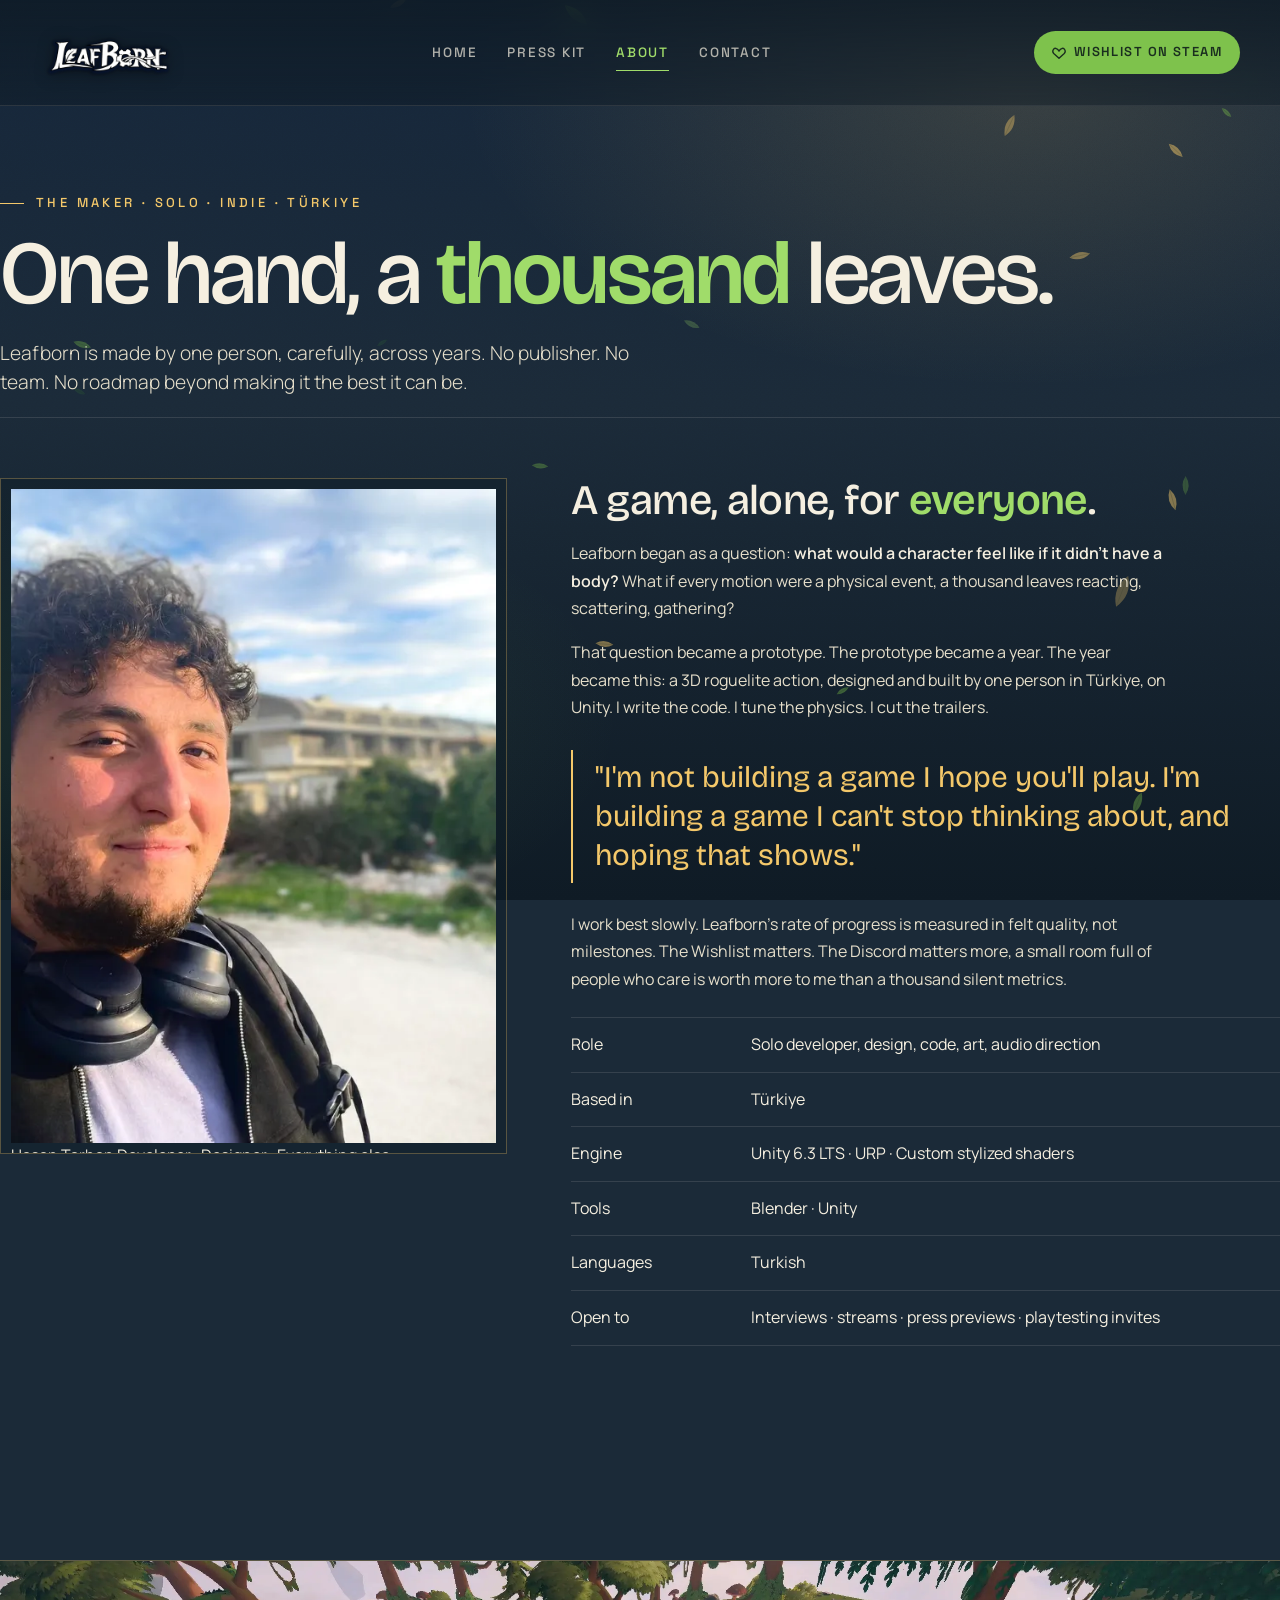
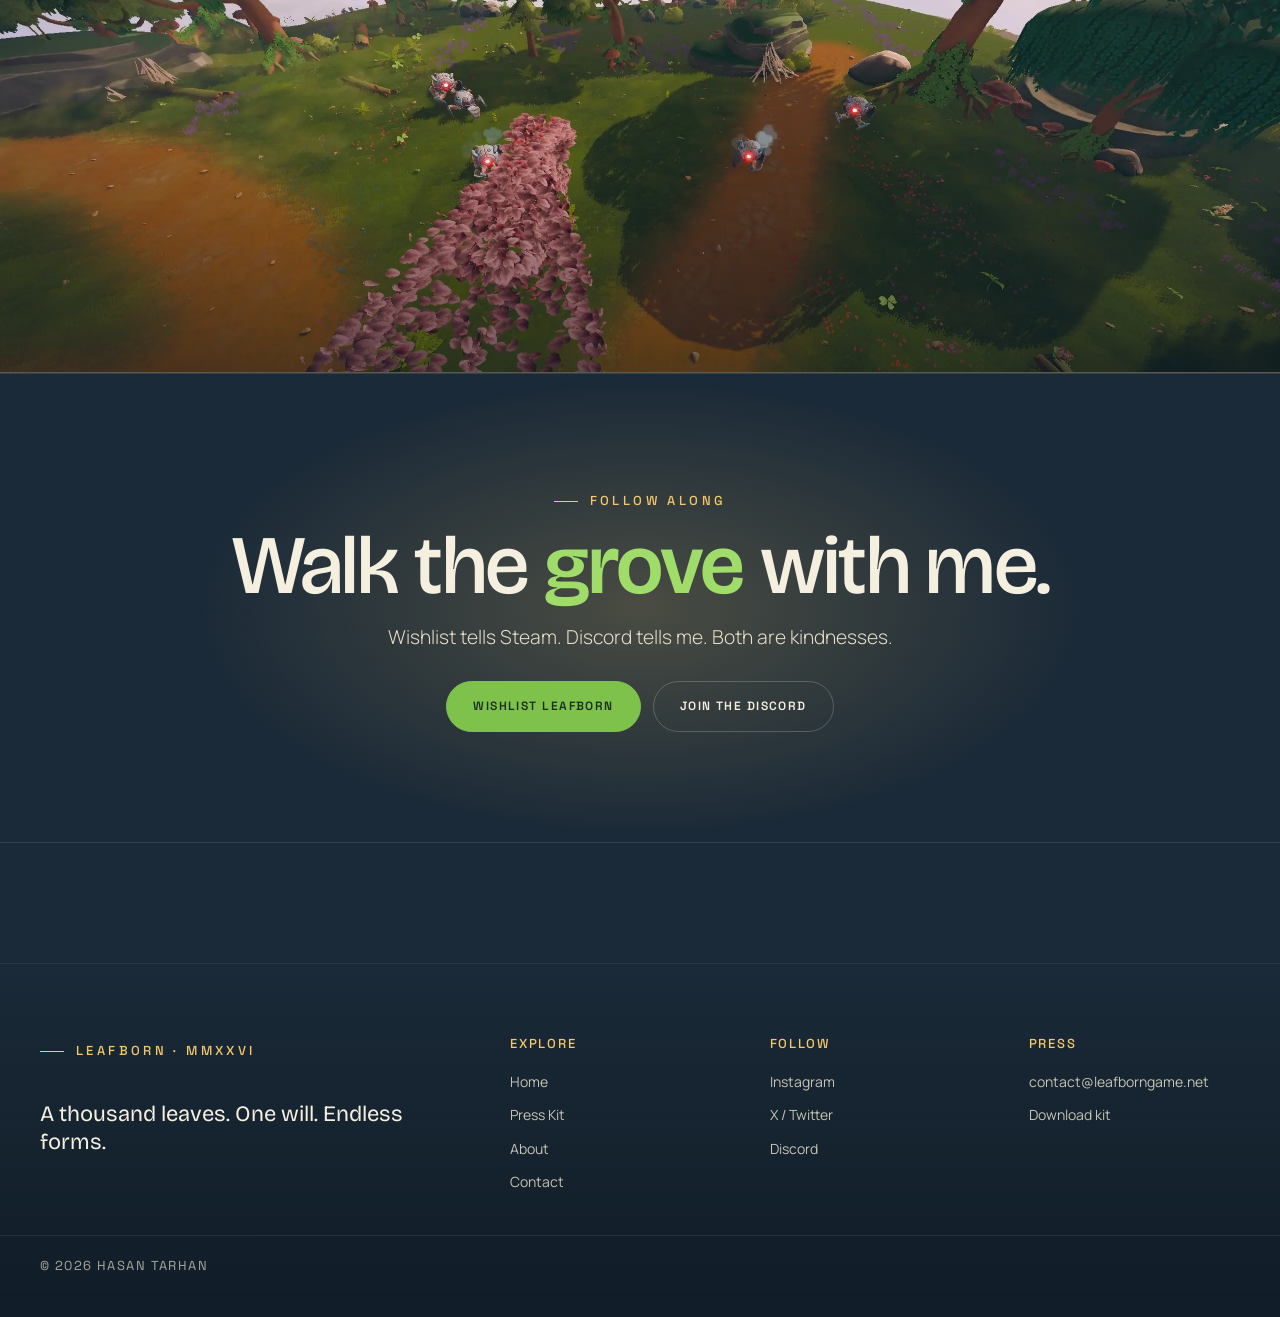
==== about.html @ cd2a5ee0 "init" ====
<!doctype html>
<html lang="en">
<head>
<meta charset="utf-8"/>
<meta name="viewport" content="width=device-width,initial-scale=1"/>
<title>About, Leafborn</title>
<link rel="preconnect" href="https://fonts.googleapis.com">
<link rel="preconnect" href="https://fonts.gstatic.com" crossorigin>
<link href="https://fonts.googleapis.com/css2?family=Bricolage+Grotesque:opsz,wght@12..96,400;12..96,500;12..96,600;12..96,700;12..96,800&family=Manrope:wght@300;400;500;600;700&family=Space+Grotesk:wght@400;500;600;700&display=swap" rel="stylesheet">
<style>/* ===== Leafborn v2, sky, leaves, rust ===== */
:root {
 --leaf: #7EC24C;
 --leaf-bright:#A0DC6A;
 --forest: #2E5B3A;
 --forest-deep:#1F3F28;
 --gold: #F4C86A;
 --gold-warm: #E8A04C;
 --sky: #CFE4E8;
 --sky-mid: #89BFD6;
 --sky-deep: #4E87A7;
 --rust: #8B4A2B;
 --steel: #5A5D5E;
 --ember: #C14A3C;

 --navy-900: #0E1A24;
 --navy-800: #15263A;
 --navy-700: #1B2A38;
 --navy-600: #243649;
 --cream: #F5EFE0;
 --cream-dim: #E6DFCB;
 --ink: #1A2E1F;

 --line: rgba(245, 239, 224, 0.12);
 --line-strong:rgba(245, 239, 224, 0.22);
 --gold-line: rgba(244, 200, 106, 0.3);

 --f-display: "Bricolage Grotesque", "Space Grotesk", system-ui, sans-serif;
 --f-body: "Manrope", ui-sans-serif, system-ui, sans-serif;
 --f-ui: "Space Grotesk", "Manrope", sans-serif;
 --hl-color: var(--leaf-bright);
}

*, *::before, *::after { box-sizing: border-box; }
html, body { margin: 0; padding: 0; }
html { scroll-behavior: smooth; }
body {
 background: var(--navy-700);
 color: var(--cream);
 font-family: var(--f-body);
 font-size: 16px;
 line-height: 1.6;
 -webkit-font-smoothing: antialiased;
 overflow-x: hidden;
 min-height: 100vh;
}
img, svg { display: block; max-width: 100%; }
a { color: inherit; text-decoration: none; }

/* ---------- Ambient sky ---------- */
.sky {
 position: fixed; inset: 0; z-index: -1;
 background:
 radial-gradient(ellipse 80% 60% at 80% 10%, rgba(244, 200, 106, 0.15), transparent 55%),
 radial-gradient(ellipse 70% 50% at 10% 80%, rgba(126, 194, 76, 0.12), transparent 55%),
 linear-gradient(180deg, #15263A 0%, #1B2A38 45%, #0E1A24 100%);
}
.sky::after {
 content: "";
 position: absolute; inset: 0;
 background-image: url("data:image/svg+xml;utf8,<svg xmlns='http://www.w3.org/2000/svg' width='220' height='220'><filter id='n'><feTurbulence type='fractalNoise' baseFrequency='0.85' numOctaves='2' stitchTiles='stitch'/><feColorMatrix values='0 0 0 0 0.96 0 0 0 0 0.94 0 0 0 0 0.88 0 0 0 0.12 0'/></filter><rect width='100%' height='100%' filter='url(%23n)'/></svg>");
 opacity: 0.4;
 mix-blend-mode: overlay;
 pointer-events: none;
}

#leaves { position: fixed; inset: 0; z-index: 0; pointer-events: none; opacity: 0.7; }

/* ---------- Layout ---------- */
.wrap { max-width: 1320px; margin: 0 auto; padding: 0 40px; position: relative; z-index: 1; }
@media (max-width: 720px) {.wrap { padding: 0 22px; } }

/* ---------- Type ---------- */
.eyebrow {
 font-family: var(--f-ui);
 font-weight: 500;
 font-size: 13px;
 letter-spacing: 0.26em;
 text-transform: uppercase;
 color: var(--gold);
 display: inline-flex;
 align-items: center;
 gap: 12px;
}
.eyebrow::before {
 content: ""; display: inline-block;
 width: 24px; height: 1px;
 background: var(--gold);
}

.display {
 font-family: var(--f-display);
 
 font-weight: 600;
 line-height: 0.92;
 letter-spacing: -0.025em;
}
.display em { font-weight: 500; color: var(--leaf-bright); }

.lede {
 font-family: var(--f-body);
 font-weight: 300;
 font-size: clamp(17px, 1.5vw, 21px);
 line-height: 1.55;
 color: var(--cream-dim);
 max-width: 62ch;
 text-wrap: pretty;
}
.body-text {
 color: var(--cream-dim);
 font-size: 15.5px;
 line-height: 1.72;
 max-width: 64ch;
 text-wrap: pretty;
}
.body-text strong { color: var(--cream); font-weight: 600; }

/* ---------- Nav ---------- */
.nav {
 position: sticky;
 top: 0; z-index: 50;
 backdrop-filter: blur(16px);
 -webkit-backdrop-filter: blur(16px);
 background: linear-gradient(180deg, rgba(14, 26, 36, 0.78), rgba(14, 26, 36, 0.45));
 border-bottom: 1px solid var(--line);
}
.nav-inner {
 max-width: 1320px; margin: 0 auto;
 padding: 16px 40px;
 display: flex; align-items: center; justify-content: space-between;
 gap: 24px;
}
@media (max-width: 720px) {.nav-inner { padding: 14px 20px; } }

.brand {
 display: inline-flex; align-items: center; gap: 14px;
}
.brand img { width: 130px; height: auto; filter: drop-shadow(0 2px 8px rgba(0,0,0,0.4)); }

.nav-links { display: flex; align-items: center; gap: 2px; }
.nav-links a {
 font-family: var(--f-ui);
 font-weight: 500;
 font-size: 13.5px;
 letter-spacing: 0.13em;
 text-transform: uppercase;
 color: var(--cream);
 padding: 10px 14px;
 opacity: 0.7;
 transition: opacity.2s, color.2s;
 position: relative;
}
.nav-links a:hover { opacity: 1; color: var(--leaf-bright); }
.nav-links a.active { opacity: 1; color: var(--leaf-bright); }
.nav-links a.active::after {
 content: ""; position: absolute;
 left: 14px; right: 14px; bottom: 2px;
 height: 1px; background: var(--leaf-bright);
}
@media (max-width: 860px) {
.nav-links a { padding: 8px 8px; font-size: 12px; letter-spacing: 0.16em; }
.brand img { width: 100px; }
}

.nav-cta {
 display: inline-flex; align-items: center; gap: 8px;
 padding: 11px 18px;
 background: var(--leaf);
 color: var(--ink);
 font-family: var(--f-ui);
 font-weight: 600;
 font-size: 13px;
 letter-spacing: 0.11em;
 text-transform: uppercase;
 transition: background.25s, transform.15s;
 border-radius: 999px;
}
.nav-cta:hover { background: var(--leaf-bright); transform: translateY(-1px); }
.nav-cta svg { width: 14px; height: 14px; }
@media (max-width: 560px) {.nav-cta { display: none; } }

/* ---------- Buttons ---------- */
.btn {
 display: inline-flex; align-items: center; gap: 10px;
 padding: 15px 26px;
 font-family: var(--f-ui);
 font-weight: 600;
 font-size: 12px;
 letter-spacing: 0.12em;
 text-transform: uppercase;
 cursor: pointer;
 transition: transform.2s, background.25s, color.25s, border-color.25s;
 border: 1px solid transparent;
 background: transparent;
 color: var(--cream);
 border-radius: 999px;
}
.btn svg { width: 14px; height: 14px; }
.btn:hover { transform: translateY(-1px); }
.btn-primary { background: var(--leaf); color: var(--ink); border-color: var(--leaf); }
.btn-primary:hover { background: var(--leaf-bright); border-color: var(--leaf-bright); }
.btn-gold { background: var(--gold); color: var(--ink); border-color: var(--gold); }
.btn-gold:hover { background: #FFD989; border-color: #FFD989; }
.btn-ghost { border-color: var(--line-strong); color: var(--cream); }
.btn-ghost:hover { border-color: var(--leaf-bright); color: var(--leaf-bright); }

/* ---------- Reveal ---------- */
.reveal { opacity: 0; transform: translateY(20px); transition: opacity 1s ease, transform 1s cubic-bezier(.2,.7,.2,1); }
.reveal.in { opacity: 1; transform: none; }
.reveal-d1 { transition-delay:.08s; }
.reveal-d2 { transition-delay:.16s; }
.reveal-d3 { transition-delay:.24s; }
.reveal-d4 { transition-delay:.32s; }

/* ---------- Sections ---------- */
.section { padding: 120px 0; position: relative; }
.section-head {
 display: grid;
 grid-template-columns: 280px 1fr;
 gap: 64px;
 margin-bottom: 56px;
 align-items: start;
}
@media (max-width: 860px) {
.section-head { grid-template-columns: 1fr; gap: 20px; margin-bottom: 36px; }
}
.section-head h2 {
 font-family: var(--f-display);
 
 font-weight: 500;
 font-size: clamp(38px, 4.5vw, 60px);
 line-height: 1;
 margin: 12px 0 0;
 letter-spacing: -0.02em;
}
.section-head h2 em { color: var(--leaf-bright); font-weight: 700; }

.hairline { height: 1px; background: var(--line); }

/* ---------- Footer ---------- */
.footer {
 margin-top: 120px;
 padding: 70px 0 40px;
 border-top: 1px solid var(--line);
 background: linear-gradient(180deg, transparent, rgba(14, 26, 36, 0.8));
 position: relative;
 z-index: 1;
}
.footer-inner {
 max-width: 1320px; margin: 0 auto;
 padding: 0 40px;
 display: grid;
 grid-template-columns: 2fr 1fr 1fr 1fr;
 gap: 48px;
}
@media (max-width: 860px) {
.footer-inner { grid-template-columns: 1fr 1fr; padding: 0 22px; gap: 32px; }
}
.footer h4 {
 font-family: var(--f-ui);
 font-weight: 500;
 font-size: 13px;
 letter-spacing: 0.13em;
 text-transform: uppercase;
 color: var(--gold);
 margin: 0 0 14px;
}
.footer ul { list-style: none; padding: 0; margin: 0; display: grid; gap: 8px; }
.footer a { color: var(--cream-dim); opacity: 0.85; font-size: 14px; }
.footer a:hover { color: var(--leaf-bright); opacity: 1; }
.footer-tag {
 font-family: var(--f-display);
 font-weight: 400;
 font-size: 22px;
 line-height: 1.3;
 color: var(--cream);
 max-width: 34ch;
 
}
.footer-fine {
 max-width: 1320px; margin: 40px auto 0;
 padding: 20px 40px 0;
 border-top: 1px solid var(--line);
 display: flex; justify-content: space-between; align-items: center;
 font-family: var(--f-ui);
 font-size: 13px;
 letter-spacing: 0.11em;
 text-transform: uppercase;
 color: var(--cream-dim);
 opacity: 0.7;
}
@media (max-width: 720px) {
.footer-fine { flex-direction: column; gap: 12px; padding: 20px 22px 0; text-align: center; }
}

/* Placeholder */
.ph {
 position: relative;
 background:
 repeating-linear-gradient(45deg, rgba(244, 200, 106, 0.06) 0 1px, transparent 1px 14px),
 var(--navy-600);
 border: 1px solid var(--line);
 display: flex; align-items: center; justify-content: center;
 color: var(--cream-dim);
 font-family: var(--f-ui);
 font-size: 12.5px;
 letter-spacing: 0.13em;
 text-transform: uppercase;
}
.ph span { padding: 6px 12px; background: rgba(14,26,36,0.7); border: 1px solid var(--line); }

.cornered { position: relative; }
.cornered::before,.cornered::after {
 content: ""; position: absolute;
 width: 14px; height: 14px;
 border: 1px solid var(--gold);
 opacity: 0.7;
 pointer-events: none;
}
.cornered::before { top: -1px; left: -1px; border-right: 0; border-bottom: 0; }
.cornered::after { bottom: -1px; right: -1px; border-left: 0; border-top: 0; }

/* ---------- Wishlist band ---------- */
.wishlist-band {
 position: relative;
 padding: 110px 0;
 border-top: 1px solid var(--line);
 border-bottom: 1px solid var(--line);
 text-align: center;
 overflow: hidden;
}
.wishlist-band::before {
 content: "";
 position: absolute; inset: 0;
 background: radial-gradient(ellipse 50% 70% at 50% 50%, rgba(244, 200, 106, 0.22), transparent 70%);
 z-index: 0;
}
.wishlist-band > * { position: relative; z-index: 1; }
.wishlist-band h2 {
 font-family: var(--f-display);
 font-weight: 500;
 font-size: clamp(44px, 6.5vw, 96px);
 line-height: 0.95;
 margin: 14px 0 18px;
 letter-spacing: -0.02em;
}
.wishlist-band h2 em { color: var(--leaf-bright); font-weight: 700; }

/* Cursor leaf trail */
.leaf-dot {
 position: fixed;
 width: 10px; height: 14px;
 pointer-events: none;
 z-index: 99;
 border-radius: 60% 40% 60% 40% / 50% 60% 40% 50%;
 background: var(--leaf-bright);
 opacity: 0.6;
 transform: translate(-50%, -50%);
 transition: opacity 0.9s ease, transform 0.9s ease;
}
.hl { color: var(--leaf-bright); font-weight: 600; }

/* display weight defaults */
h1, h2 { font-family: var(--f-display); font-weight: 700; letter-spacing: -0.02em; }
h3, h4 { font-family: var(--f-display); font-weight: 600; letter-spacing: -0.01em; }
.display { font-weight: 700; letter-spacing: -0.025em; }
</style>
<style>
.about-hero { padding: 80px 0 50px; }
.about-hero h1 {
 font-family: var(--f-display);
 
 font-weight: 500;
 font-size: clamp(48px, 7vw, 104px);
 line-height: 0.9;
 letter-spacing: -0.025em;
 margin: 20px 0 24px;
 }
.about-hero h1 em { color: var(--leaf-bright); font-weight: 400; }

.about-grid {
 display: grid;
 grid-template-columns: 1fr 1.4fr;
 gap: 64px;
 padding: 60px 0;
 border-top: 1px solid var(--line);
 align-items: start;
 }
 @media (max-width: 900px) {.about-grid { grid-template-columns: 1fr; gap: 32px; } }

.portrait {
 aspect-ratio: 3/4;
 position: relative;
 border: 1px solid var(--gold-line);
 padding: 10px;
 background: rgba(14,26,36,0.35);
 overflow: hidden;
 }
.portrait img { width: 100%; height: 100%; object-fit: cover; display: block; }
.portrait.plate {
 position: absolute; left: 10px; right: 10px; bottom: 10px;
 padding: 12px 16px;
 background: rgba(14, 26, 36, 0.82);
 backdrop-filter: blur(8px);
 border: 1px solid var(--line);
 display: grid; gap: 4px;
 }
.portrait.plate.who {
 font-family: var(--f-display);
 
 font-weight: 500;
 font-size: 22px;
 color: var(--leaf-bright);
 }
.portrait.plate.role {
 font-family: var(--f-ui);
 font-size: 12.5px;
 letter-spacing: 0.14em;
 text-transform: uppercase;
 color: var(--cream-dim);
 }

.about-body h2 {
 font-family: var(--f-display);
 font-weight: 500;
 font-size: clamp(28px, 3.4vw, 42px);
 line-height: 1.05;
 margin: 0 0 18px;
 letter-spacing: -0.015em;
 }
.about-body h2 em { color: var(--leaf-bright); font-weight: 400; }
.about-body p { color: var(--cream-dim); font-size: 16px; line-height: 1.72; margin: 0 0 16px; text-wrap: pretty; max-width: 60ch; }
.about-body p strong { color: var(--cream); font-weight: 600; }
.about-body blockquote {
 font-family: var(--f-display);
 
 font-weight: 400;
 font-size: clamp(22px, 2.4vw, 30px);
 line-height: 1.3;
 color: var(--gold);
 border-left: 2px solid var(--gold);
 padding: 8px 0 8px 22px;
 margin: 28px 0;
 max-width: 42ch;
 }

.stack {
 display: grid;
 grid-template-columns: 180px 1fr;
 margin: 24px 0;
 border-top: 1px solid var(--line);
 }
.stack > div { padding: 14px 0; border-bottom: 1px solid var(--line); }
.stack.k { font-family: var(--f-ui); font-weight: 500; font-size: 12.5px; letter-spacing: 0.13em; text-transform: uppercase; color: var(--gold); }
.stack.v { color: var(--cream); font-size: 14.5px; }
 @media (max-width: 600px) {.stack { grid-template-columns: 1fr; }.stack.k { padding-bottom: 2px; }.stack.v { padding-bottom: 12px; } }

.timeline {
 padding: 80px 0;
 border-top: 1px solid var(--line);
 position: relative;
 }
.timeline-grid { display: grid; grid-template-columns: repeat(4, 1fr); gap: 0; margin-top: 40px; }
 @media (max-width: 900px) {.timeline-grid { grid-template-columns: 1fr 1fr; } }
 @media (max-width: 560px) {.timeline-grid { grid-template-columns: 1fr; } }
.tstep {
 padding: 28px 22px;
 border-right: 1px solid var(--line);
 position: relative;
 }
.tstep:last-child { border-right: 0; }
.tstep.y { font-family: var(--f-display); font-weight: 500; font-size: 34px; color: var(--gold); line-height: 1; margin-bottom: 14px; }
.tstep h4 { font-family: var(--f-display); font-weight: 500; font-size: 20px; color: var(--cream); margin: 0 0 8px; }
.tstep p { font-size: 13.5px; color: var(--cream-dim); opacity: 0.85; margin: 0; line-height: 1.6; }
.tstep.dot { position: absolute; top: -6px; left: 22px; width: 10px; height: 10px; border-radius: 50%; background: var(--leaf-bright); }
.tstep.done.dot { background: var(--leaf-bright); }
.tstep.now.dot { background: var(--gold); box-shadow: 0 0 0 4px rgba(244,200,106,0.18); }
.tstep.next.dot { background: transparent; border: 1px solid var(--line-strong); }

.values {
 padding: 80px 0;
 border-top: 1px solid var(--line);
 }
.values-grid { display: grid; grid-template-columns: repeat(3, 1fr); gap: 22px; margin-top: 40px; }
 @media (max-width: 900px) {.values-grid { grid-template-columns: 1fr; } }
.value {
 padding: 28px;
 border: 1px solid var(--line);
 background: rgba(36, 54, 73, 0.35);
 }
.value h4 {
 font-family: var(--f-display);
 
 font-weight: 500;
 font-size: 24px;
 margin: 0 0 12px;
 color: var(--leaf-bright);
 }
.value p { color: var(--cream-dim); font-size: 14.5px; line-height: 1.65; margin: 0; }

.wide-art {
 aspect-ratio: 1920/620;
 overflow: hidden;
 margin: 80px 0 0;
 position: relative;
 border-top: 1px solid var(--gold-line);
 border-bottom: 1px solid var(--gold-line);
 }
.wide-art img { width: 100%; height: 100%; object-fit: cover; display: block; }
.wide-art::after {
 content: "";
 position: absolute; inset: 0;
 background: linear-gradient(180deg, transparent 40%, rgba(14,26,36,0.5));
 }
.wide-art.overlay {
 position: absolute; left: 0; right: 0; bottom: 30px;
 text-align: center;
 font-family: var(--f-display);
 
 font-weight: 400;
 font-size: clamp(20px, 2.4vw, 30px);
 color: var(--cream);
 text-shadow: 0 4px 24px rgba(0,0,0,0.6);
 letter-spacing: 0.02em;
 }
.wide-art.overlay em { color: var(--gold); }
</style>
</head>
<body data-page="about">
<div class="sky"></div>
<canvas id="leaves"></canvas>
<div id="site-nav"></div>

<main>
 <section class="about-hero wrap">
 <div class="eyebrow reveal">The Maker · Solo · Indie · Türkiye</div>
 <h1 class="reveal reveal-d1">One hand, a <span class="hl">thousand</span> leaves.</h1>
 <p class="lede reveal reveal-d2" style="max-width: 62ch;">Leafborn is made by one person, carefully, across years. No publisher. No team. No roadmap beyond making it the best it can be.</p>

 <div class="about-grid">
 <div class="portrait cornered reveal">
 <img src="[data-uri]" alt="Hasan Tarhan"/>
 <div class="plate">
 <span class="who">Hasan Tarhan</span>
 <span class="role">Developer · Designer · Everything else</span>
 </div>
 </div>

 <div class="about-body reveal reveal-d2">
 <h2>A game, alone, for <span class="hl">everyone</span>.</h2>
 <p>Leafborn began as a question: <strong>what would a character feel like if it didn't have a body?</strong> What if every motion were a physical event, a thousand leaves reacting, scattering, gathering?</p>
 <p>That question became a prototype. The prototype became a year. The year became this: a 3D roguelite action, designed and built by one person in Türkiye, on Unity. I write the code. I tune the physics. I cut the trailers.</p>
 <blockquote>"I'm not building a game I hope you'll play. I'm building a game I can't stop thinking about, and hoping that shows."</blockquote>
 <p>I work best slowly. Leafborn's rate of progress is measured in felt quality, not milestones. The Wishlist matters. The Discord matters more, a small room full of people who care is worth more to me than a thousand silent metrics.</p>

 <div class="stack">
 <div class="k">Role</div> <div class="v">Solo developer, design, code, art, audio direction</div>
 <div class="k">Based in</div> <div class="v">Türkiye</div>
 <div class="k">Engine</div> <div class="v">Unity 6.3 LTS · URP · Custom stylized shaders</div>
 <div class="k">Tools</div> <div class="v">Blender · Unity</div>
 <div class="k">Languages</div> <div class="v">Turkish</div>
 <div class="k">Open to</div> <div class="v">Interviews · streams · press previews · playtesting invites</div>
 </div>

 
 </div>
 </div>
 </section>

 <div class="wide-art reveal">
 <img src="[data-uri]" alt="Floating islands at dawn"/>
 <div class="overlay">Made <span class="hl">carefully</span>. Released when it's <span class="hl">ready</span>.</div>
 </div>

 <!-- WISHLIST -->
 <section class="wishlist-band" id="wishlist" style="margin-top: 0;">
 <div class="wrap">
 <div class="eyebrow reveal">Follow along</div>
 <h2 class="reveal reveal-d1">Walk the <span class="hl">grove</span> with me.</h2>
 <p class="lede reveal reveal-d2" style="margin:0 auto 28px">Wishlist tells Steam. Discord tells me. Both are kindnesses.</p>
 <div class="reveal reveal-d3" style="display:flex;gap:12px;justify-content:center;flex-wrap:wrap;">
 <a class="btn btn-primary" href="#">Wishlist Leafborn</a>
 <a class="btn btn-ghost" href="https://discord.gg/J9mUnDV4tP" target="_blank" rel="noopener">Join the Discord</a>
 </div>
 </div>
 </section>
</main>
<div id="site-footer"></div>
<script>// Drifting leaves canvas
(function(){
 const c = document.getElementById('leaves'); if (!c) return;
 const ctx = c.getContext('2d');
 let W, H, DPR; const leaves = []; const COUNT = 22;
 function resize(){
 DPR = Math.min(window.devicePixelRatio || 1, 2);
 W = c.width = innerWidth * DPR;
 H = c.height = innerHeight * DPR;
 c.style.width = innerWidth + 'px'; c.style.height = innerHeight + 'px';
 }
 function makeLeaf(y){
 const greens = [ [126,194,76], [160,220,106], [46,91,58], [244,200,106] ];
 return {
 x: Math.random() * W,
 y: y !== undefined ? y : Math.random() * H,
 s: (6 + Math.random()*11) * DPR,
 r: Math.random() * Math.PI * 2,
 vr: (Math.random() -.5) * 0.012,
 vx: (-.25 - Math.random()*.35) * DPR,
 vy: (.18 + Math.random()*.35) * DPR,
 sway: Math.random() * Math.PI * 2,
 swaySpeed: 0.009 + Math.random()*0.012,
 col: greens[Math.floor(Math.random()*greens.length)],
 a: 0.35 + Math.random()*0.4
 };
 }
 function init(){ leaves.length = 0; for (let i=0;i<COUNT;i++) leaves.push(makeLeaf()); }
 function drawLeaf(l){
 ctx.save(); ctx.translate(l.x, l.y); ctx.rotate(l.r); ctx.globalAlpha = l.a;
 ctx.fillStyle = `rgb(${l.col[0]}, ${l.col[1]}, ${l.col[2]})`;
 ctx.beginPath();
 ctx.moveTo(0, -l.s);
 ctx.quadraticCurveTo(l.s*0.65, 0, 0, l.s);
 ctx.quadraticCurveTo(-l.s*0.65, 0, 0, -l.s);
 ctx.fill();
 ctx.strokeStyle = 'rgba(30,50,30,0.35)'; ctx.lineWidth = 0.8 * DPR;
 ctx.beginPath(); ctx.moveTo(0, -l.s*0.9); ctx.lineTo(0, l.s*0.9); ctx.stroke();
 ctx.restore();
 }
 function tick(){
 ctx.clearRect(0, 0, W, H);
 for (const l of leaves){
 l.sway += l.swaySpeed;
 l.x += l.vx + Math.sin(l.sway) * 0.35 * DPR;
 l.y += l.vy; l.r += l.vr;
 if (l.y > H + 40 || l.x < -40) { Object.assign(l, makeLeaf(-20)); l.x = W + Math.random()*60; }
 drawLeaf(l);
 }
 requestAnimationFrame(tick);
 }
 resize(); init(); tick();
 addEventListener('resize', () => { resize(); init(); });
})();

// Reveal on scroll
(function(){
 const els = document.querySelectorAll('.reveal');
 if (!('IntersectionObserver' in window)) { els.forEach(e => e.classList.add('in')); return; }
 const io = new IntersectionObserver((entries) => {
 entries.forEach(e => { if (e.isIntersecting) { e.target.classList.add('in'); io.unobserve(e.target); } });
 }, { threshold: 0.12 });
 els.forEach(e => io.observe(e));
})();

// Cursor leaf trail (desktop only)
(function(){
 if (matchMedia('(hover: none)').matches) return;
 let lastTime = 0;
 document.addEventListener('pointermove', (e) => {
 const now = Date.now();
 if (now - lastTime < 70) return;
 lastTime = now;
 const d = document.createElement('span');
 d.className = 'leaf-dot';
 d.style.left = e.clientX + 'px';
 d.style.top = e.clientY + 'px';
 d.style.transform = `translate(-50%, -50%) rotate(${Math.random()*360}deg)`;
 document.body.appendChild(d);
 requestAnimationFrame(() => {
 d.style.opacity = '0';
 d.style.transform = `translate(-50%, ${(Math.random()*30+20)}px) rotate(${Math.random()*720}deg)`;
 });
 setTimeout(() => d.remove(), 900);
 });
})();

// Shared chrome
(function(){
 const page = document.body.dataset.page || '';
 const navHTML = `
<nav class="nav">
 <div class="nav-inner">
 <a href="index.html" class="brand" aria-label="Leafborn home">
 <img src="[data-uri]" alt="Leafborn"/>
 </a>
 <div class="nav-links">
 <a href="index.html" ${page==='home'?'class="active"':''}>Home</a>
 <a href="press.html" ${page==='press'?'class="active"':''}>Press Kit</a>
 <a href="about.html" ${page==='about'?'class="active"':''}>About</a>
 <a href="contact.html" ${page==='contact'?'class="active"':''}>Contact</a>
 </div>
 <a class="nav-cta" href="#wishlist">
 <svg viewBox="0 0 16 16" fill="none" stroke="currentColor" stroke-width="1.6" stroke-linecap="round" stroke-linejoin="round"><path d="M8 14 L 2 8.5 C -0.5 6, 2 1.5, 5 3 C 6.5 3.7, 7.5 5, 8 5.8 C 8.5 5, 9.5 3.7, 11 3 C 14 1.5, 16.5 6, 14 8.5 Z"/></svg>
 Wishlist on Steam
 </a>
 </div>
</nav>`;
 const footerHTML = `
<footer class="footer">
 <div class="footer-inner">
 <div>
 <div class="eyebrow" style="margin-bottom:16px">Leafborn · MMXXVI</div>
 <p class="footer-tag">A thousand leaves. One will. Endless forms.</p>
 </div>
 <div>
 <h4>Explore</h4>
 <ul>
 <li><a href="index.html">Home</a></li>
 <li><a href="press.html">Press Kit</a></li>
 <li><a href="about.html">About</a></li>
 <li><a href="contact.html">Contact</a></li>
 </ul>
 </div>
 <div>
 <h4>Follow</h4>
 <ul>
 <li><a href="https://www.instagram.com/leafborngame/" target="_blank" rel="noopener">Instagram</a></li>
 <li><a href="https://x.com/hasan_tarhann" target="_blank" rel="noopener">X / Twitter</a></li>
 <li><a href="https://discord.gg/J9mUnDV4tP" target="_blank" rel="noopener">Discord</a></li>
 </ul>
 </div>
 <div>
 <h4>Press</h4>
 <ul>
 <li><a href="mailto:contact@leafborngame.net">contact@leafborngame.net</a></li>
 <li><a href="https://drive.google.com/drive/folders/15gKPdIHlTpyjEYhTx8Up7fSwOddZMytq?usp=sharing" target="_blank" rel="noopener">Download kit</a></li>
 </ul>
 </div>
 </div>
 <div class="footer-fine">
 <span>© 2026 Hasan Tarhan</span>
 
 </div>
</footer>`;
 document.getElementById('site-nav')?.insertAdjacentHTML('afterbegin', navHTML);
 document.getElementById('site-footer')?.insertAdjacentHTML('afterbegin', footerHTML);
})();
</script>
</body>
</html>
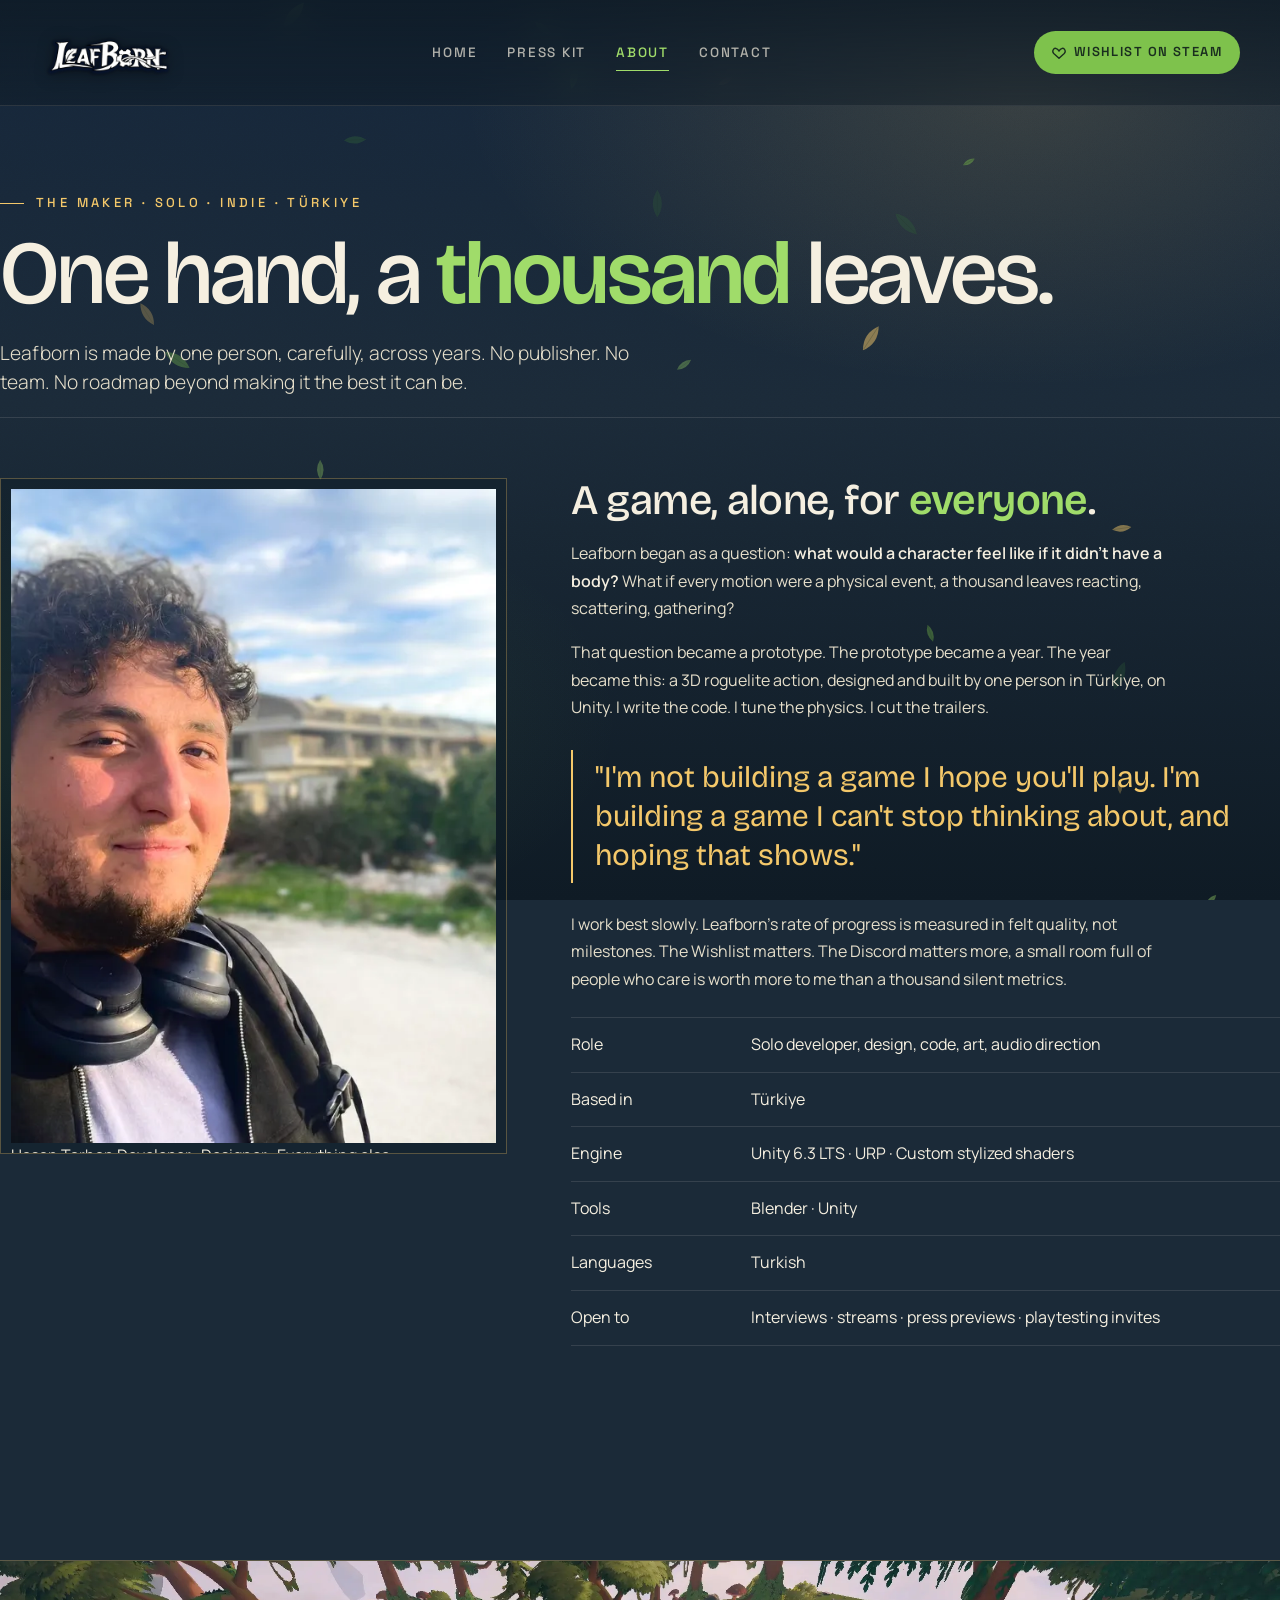
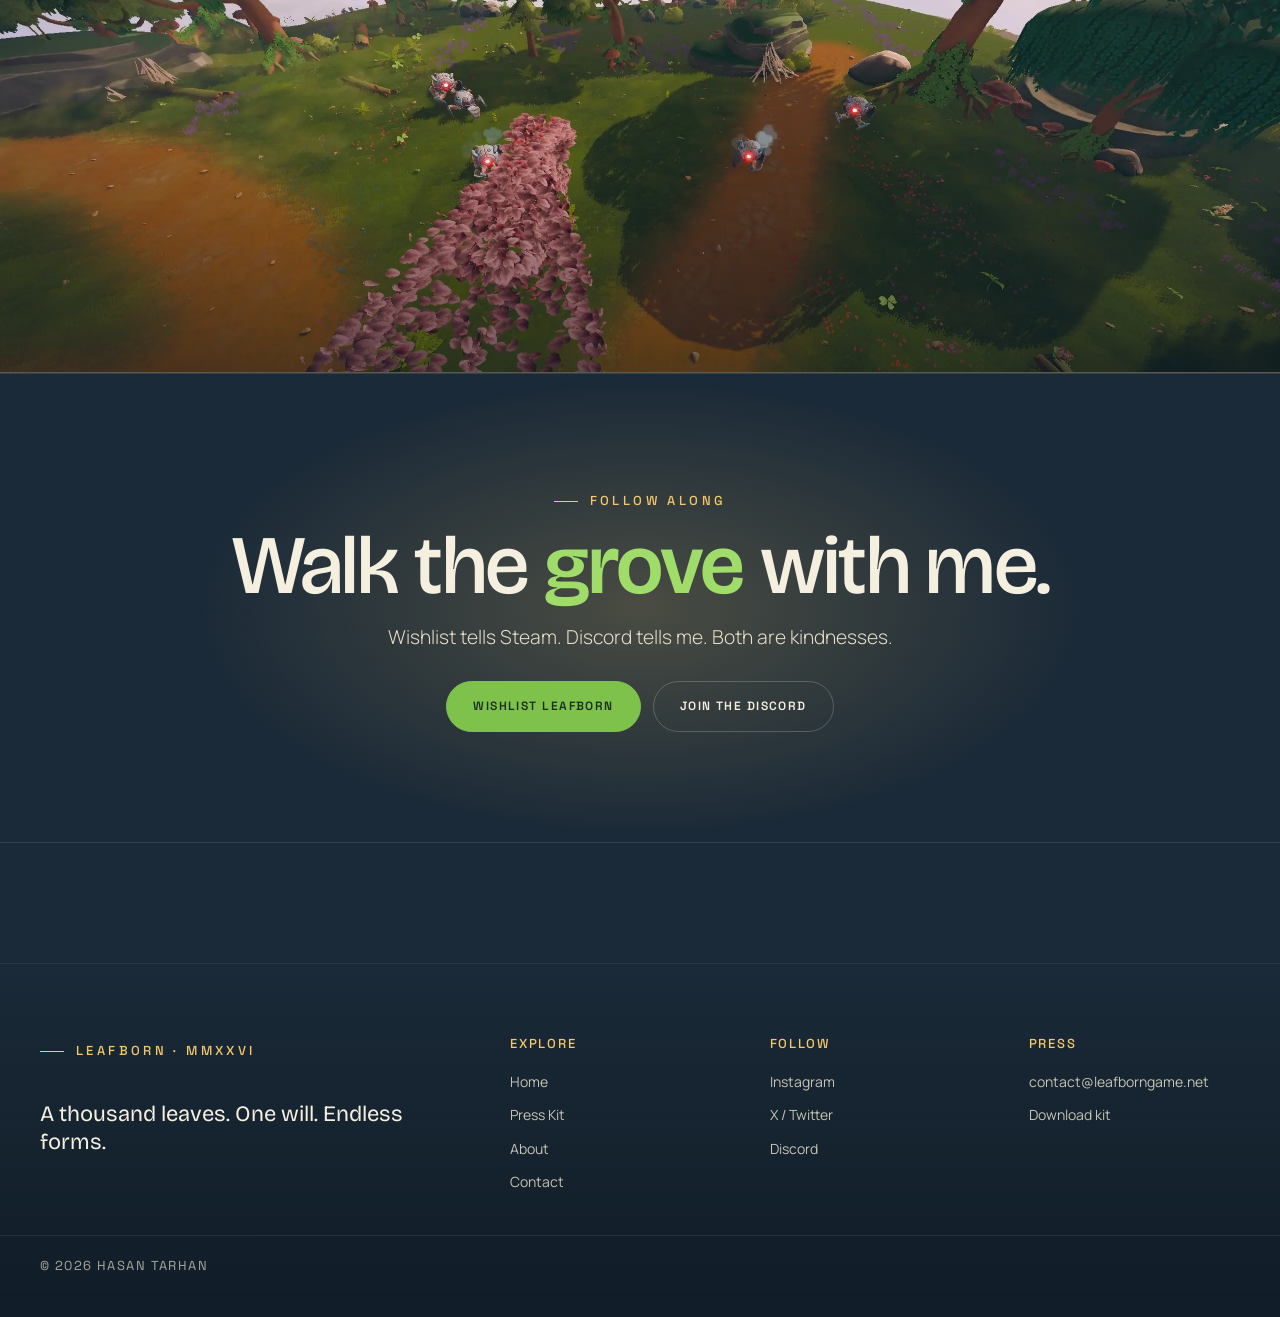
==== commit 7eb531dd: "update" ====
--- a/about.html
+++ b/about.html
@@ -588,7 +588,7 @@
  <h2 class="reveal reveal-d1">Walk the <span class="hl">grove</span> with me.</h2>
  <p class="lede reveal reveal-d2" style="margin:0 auto 28px">Wishlist tells Steam. Discord tells me. Both are kindnesses.</p>
  <div class="reveal reveal-d3" style="display:flex;gap:12px;justify-content:center;flex-wrap:wrap;">
- <a class="btn btn-primary" href="#">Wishlist Leafborn</a>
+ <a class="btn btn-primary" href="https://store.steampowered.com/app/4247440/Leafborn/" target="_blank" rel="noopener">Wishlist Leafborn</a>
  <a class="btn btn-ghost" href="https://discord.gg/J9mUnDV4tP" target="_blank" rel="noopener">Join the Discord</a>
  </div>
  </div>
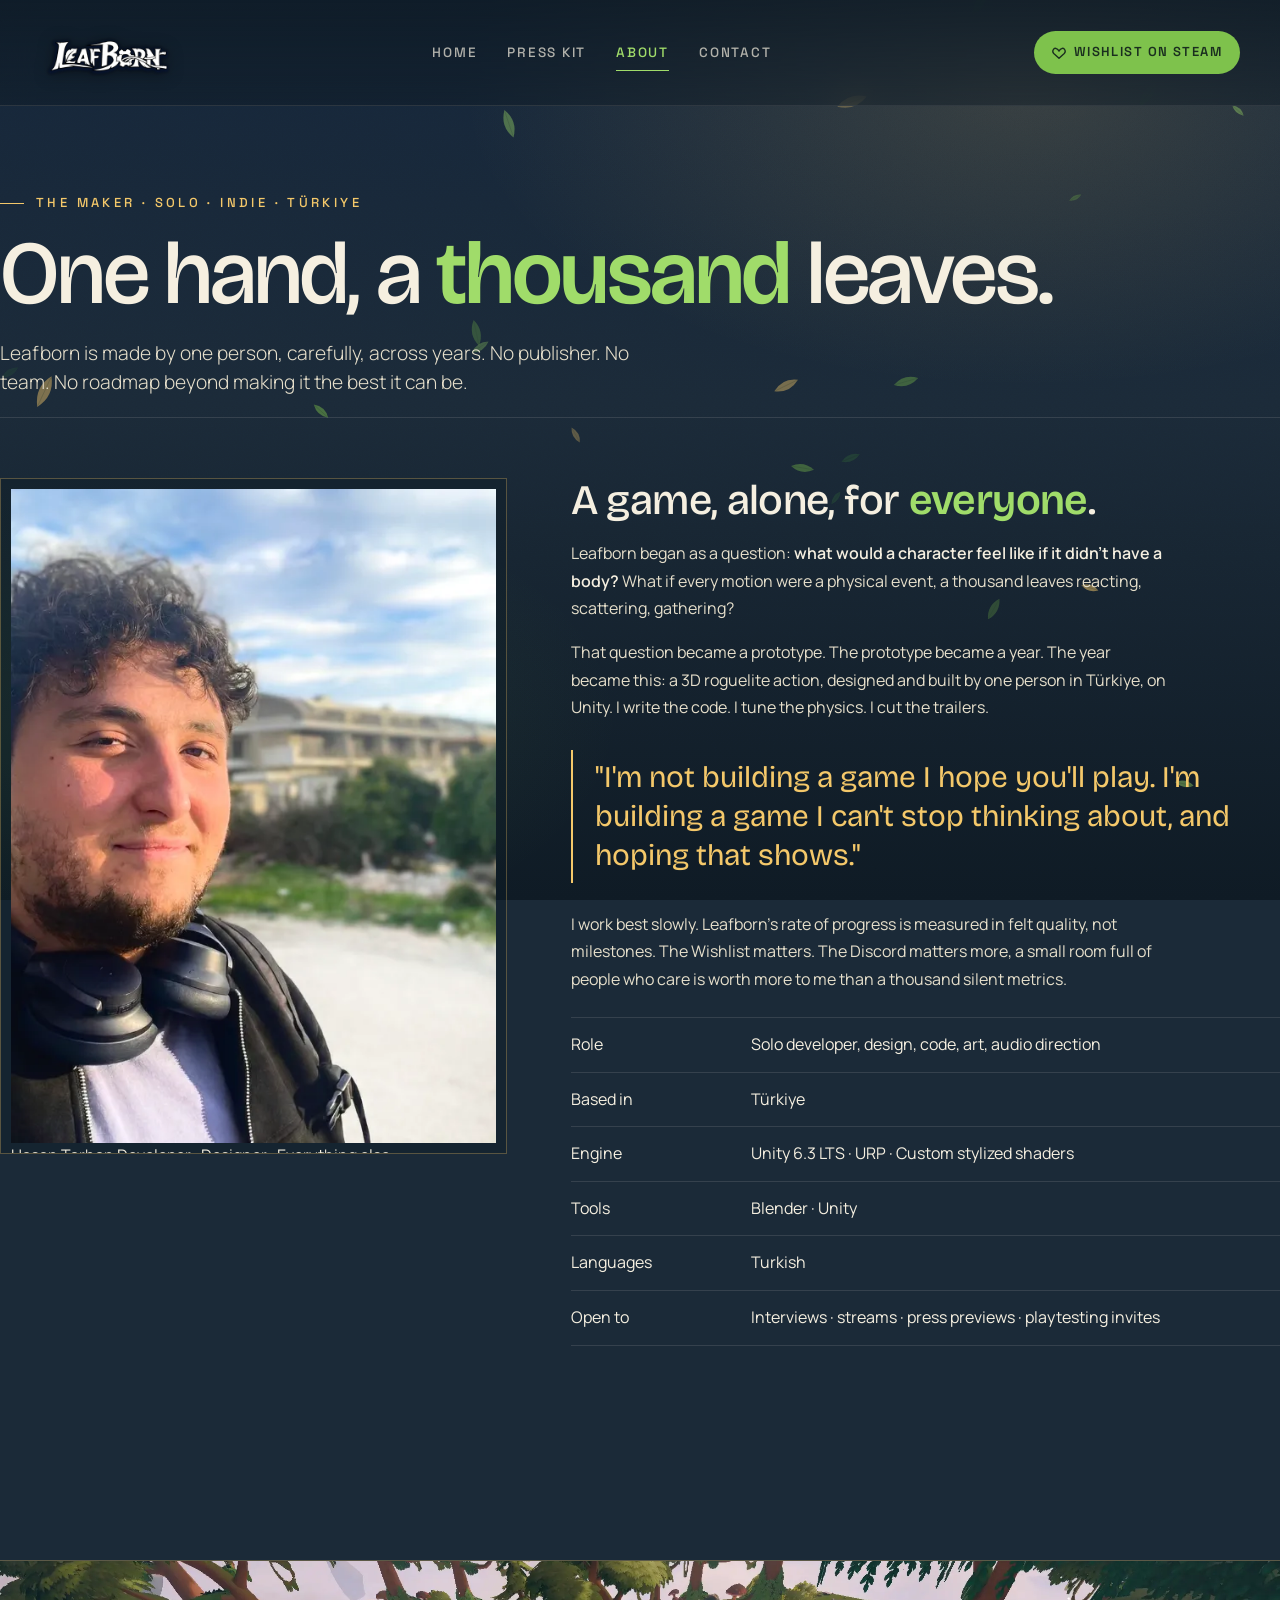
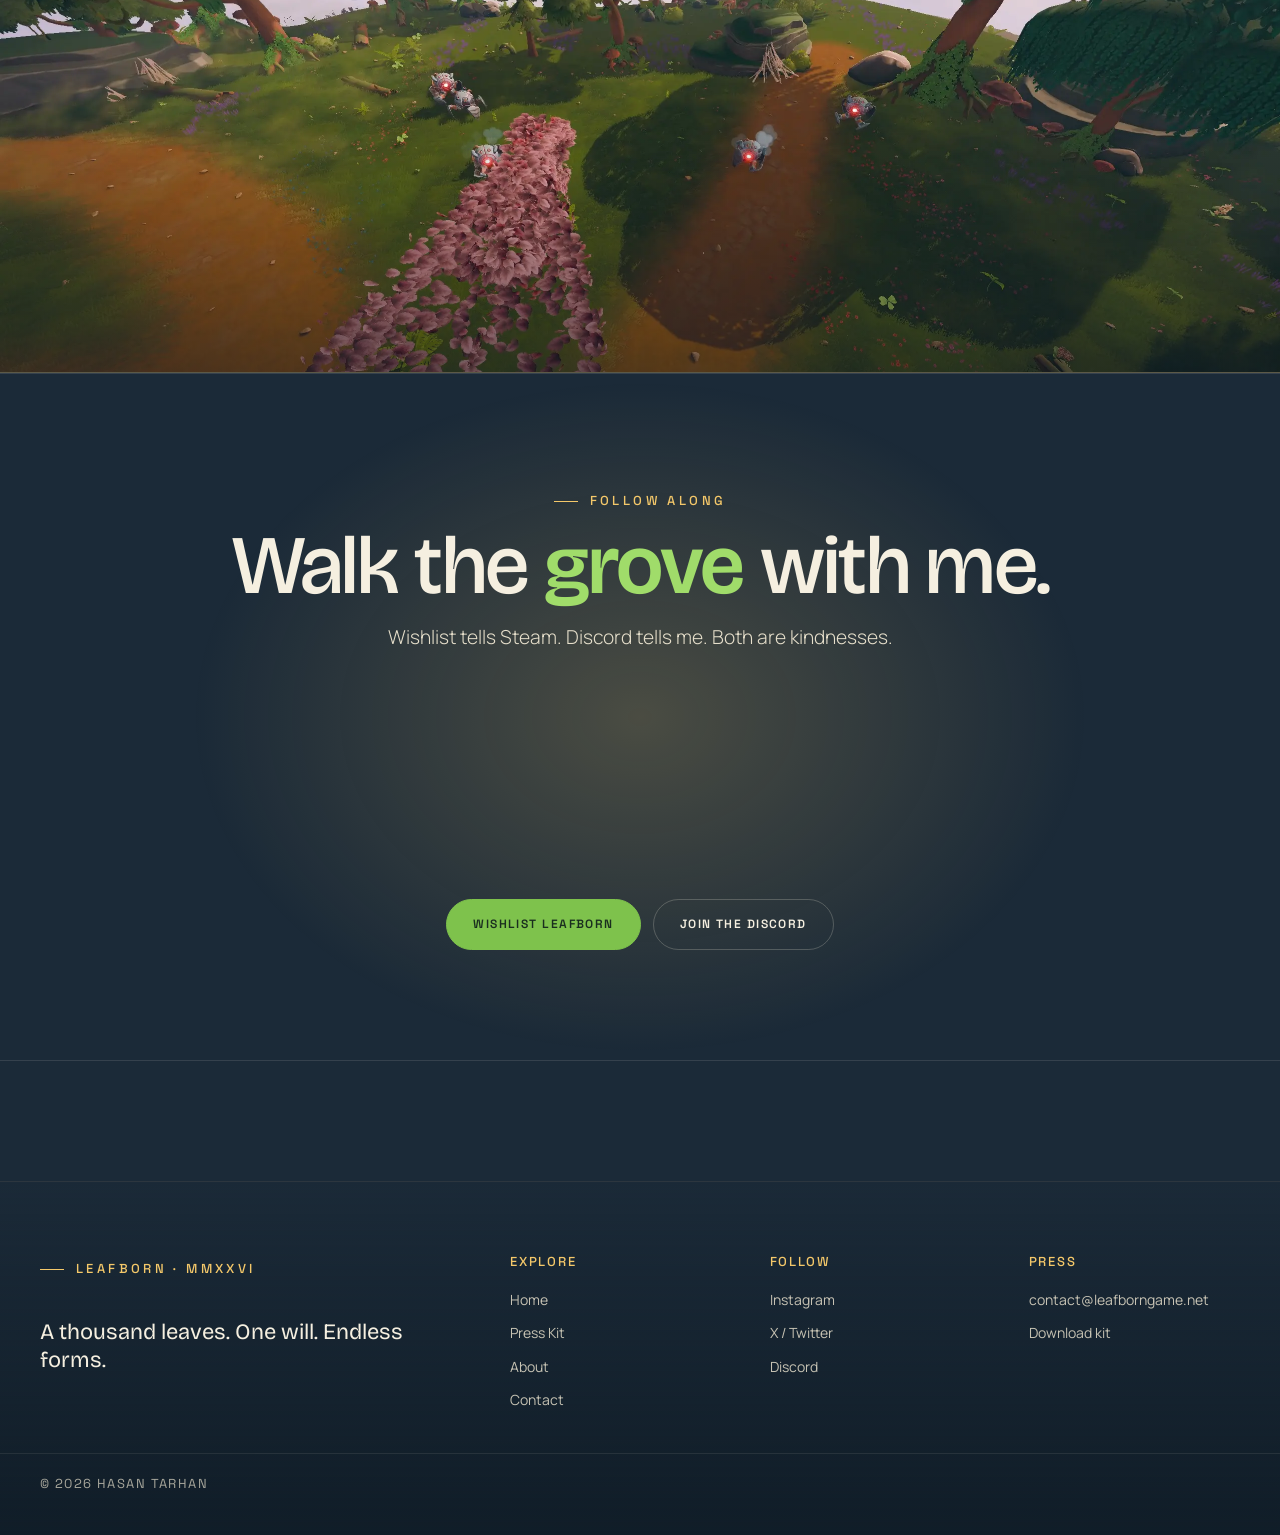
==== commit 8c2fd047: "update" ====
--- a/about.html
+++ b/about.html
@@ -533,6 +533,74 @@
  letter-spacing: 0.02em;
  }
 .wide-art.overlay em { color: var(--gold); }
+
+/* ---------- Mobile nav + responsive ---------- */
+.nav-toggle {
+ display: none;
+ width: 42px; height: 42px;
+ background: transparent;
+ border: 1px solid var(--gold-line);
+ cursor: pointer;
+ padding: 0;
+ align-items: center; justify-content: center;
+ color: var(--cream);
+ -webkit-tap-highlight-color: transparent;
+}
+.nav-toggle span { display: block; width: 18px; height: 1.5px; background: var(--cream); position: relative; transition: background 0.2s; }
+.nav-toggle span::before,
+.nav-toggle span::after { content: ""; position: absolute; left: 0; width: 18px; height: 1.5px; background: var(--cream); transition: transform 0.25s; }
+.nav-toggle span::before { top: -6px; }
+.nav-toggle span::after { top: 6px; }
+.nav-toggle.open span { background: transparent; }
+.nav-toggle.open span::before { transform: translateY(6px) rotate(45deg); }
+.nav-toggle.open span::after { transform: translateY(-6px) rotate(-45deg); }
+
+@media (max-width: 720px) {
+ .nav-inner { position: relative; }
+ .nav-toggle { display: inline-flex; }
+ .nav-links {
+ position: absolute; top: calc(100% + 1px); left: 0; right: 0;
+ flex-direction: column; align-items: stretch;
+ background: rgba(8, 14, 18, 0.98);
+ backdrop-filter: blur(16px); -webkit-backdrop-filter: blur(16px);
+ border-bottom: 1px solid var(--line);
+ padding: 6px 0; gap: 0;
+ transform: translateY(-6px); opacity: 0; visibility: hidden; pointer-events: none;
+ transition: opacity 0.22s, transform 0.22s, visibility 0.22s;
+ }
+ .nav-links.open { transform: translateY(0); opacity: 1; visibility: visible; pointer-events: auto; }
+ .nav-links a { padding: 14px 24px !important; width: 100%; text-align: left; font-size: 13px !important; letter-spacing: 0.14em; opacity: 1; border-bottom: 1px solid rgba(244, 200, 106, 0.08); }
+ .nav-links a:last-child { border-bottom: 0; }
+ .nav-links a.active::after { display: none; }
+}
+
+@media (max-width: 720px) {
+ .wrap { padding: 0 28px; }
+}
+
+@media (max-width: 640px) {
+ .section { padding: 70px 0; }
+ .wishlist-band { padding: 70px 0 !important; }
+ .wishlist-band h2 { font-size: clamp(34px, 9vw, 56px) !important; margin: 10px 0 14px; }
+ .section-head h2 { font-size: clamp(30px, 8vw, 48px); }
+ .footer-inner { grid-template-columns: 1fr !important; gap: 28px; }
+ .footer { margin-top: 80px; padding: 50px 0 30px; }
+ .footer-tag { font-size: 20px; }
+ .btn { padding: 13px 22px; font-size: 11.5px; }
+ .steam-widget iframe { height: 200px; }
+ .about-hero h1, .press-hero h1 { font-size: clamp(40px, 11vw, 62px) !important; }
+ .timeline-grid { grid-template-columns: 1fr !important; }
+ .values-grid { grid-template-columns: 1fr !important; }
+ .wide-art { min-height: 320px; }
+ .wide-art .overlay { font-size: clamp(18px, 4.6vw, 24px) !important; padding: 22px; }
+}
+
+@media (max-width: 420px) {
+ .wrap { padding: 0 22px; }
+ .wishlist-band h2 { font-size: clamp(28px, 8vw, 44px) !important; }
+ .footer-inner { padding: 0 22px; }
+ .footer-fine { padding: 20px 22px 0; }
+}
 </style>
 </head>
 <body data-page="about">
@@ -587,7 +655,10 @@
  <div class="eyebrow reveal">Follow along</div>
  <h2 class="reveal reveal-d1">Walk the <span class="hl">grove</span> with me.</h2>
  <p class="lede reveal reveal-d2" style="margin:0 auto 28px">Wishlist tells Steam. Discord tells me. Both are kindnesses.</p>
- <div class="reveal reveal-d3" style="display:flex;gap:12px;justify-content:center;flex-wrap:wrap;">
+ <div class="steam-widget reveal reveal-d3" style="margin:0 auto 28px;max-width:646px;">
+ <iframe src="https://store.steampowered.com/widget/4247440/" frameborder="0" loading="lazy" style="display:block;width:100%;max-width:646px;height:190px;margin:0 auto;border:0;" title="Leafborn on Steam"></iframe>
+ </div>
+ <div class="reveal reveal-d4" style="display:flex;gap:12px;justify-content:center;flex-wrap:wrap;">
  <a class="btn btn-primary" href="https://store.steampowered.com/app/4247440/Leafborn/" target="_blank" rel="noopener">Wishlist Leafborn</a>
  <a class="btn btn-ghost" href="https://discord.gg/J9mUnDV4tP" target="_blank" rel="noopener">Join the Discord</a>
  </div>
@@ -697,10 +768,11 @@
  <a href="about.html" ${page==='about'?'class="active"':''}>About</a>
  <a href="contact.html" ${page==='contact'?'class="active"':''}>Contact</a>
  </div>
- <a class="nav-cta" href="#wishlist">
+ <a class="nav-cta" href="https://store.steampowered.com/app/4247440/Leafborn/" target="_blank" rel="noopener">
  <svg viewBox="0 0 16 16" fill="none" stroke="currentColor" stroke-width="1.6" stroke-linecap="round" stroke-linejoin="round"><path d="M8 14 L 2 8.5 C -0.5 6, 2 1.5, 5 3 C 6.5 3.7, 7.5 5, 8 5.8 C 8.5 5, 9.5 3.7, 11 3 C 14 1.5, 16.5 6, 14 8.5 Z"/></svg>
  Wishlist on Steam
  </a>
+ <button class="nav-toggle" aria-label="Menu" aria-expanded="false" aria-controls="nav-links"><span></span></button>
  </div>
 </nav>`;
  const footerHTML = `
@@ -742,6 +814,20 @@
 </footer>`;
  document.getElementById('site-nav')?.insertAdjacentHTML('afterbegin', navHTML);
  document.getElementById('site-footer')?.insertAdjacentHTML('afterbegin', footerHTML);
+ const navToggle = document.querySelector('.nav-toggle');
+ const navLinks = document.querySelector('.nav-links');
+ if (navToggle && navLinks) {
+ navToggle.addEventListener('click', () => {
+ const isOpen = navLinks.classList.toggle('open');
+ navToggle.classList.toggle('open', isOpen);
+ navToggle.setAttribute('aria-expanded', isOpen ? 'true' : 'false');
+ });
+ navLinks.querySelectorAll('a').forEach(a => a.addEventListener('click', () => {
+ navLinks.classList.remove('open');
+ navToggle.classList.remove('open');
+ navToggle.setAttribute('aria-expanded', 'false');
+ }));
+ }
 })();
 </script>
 </body>
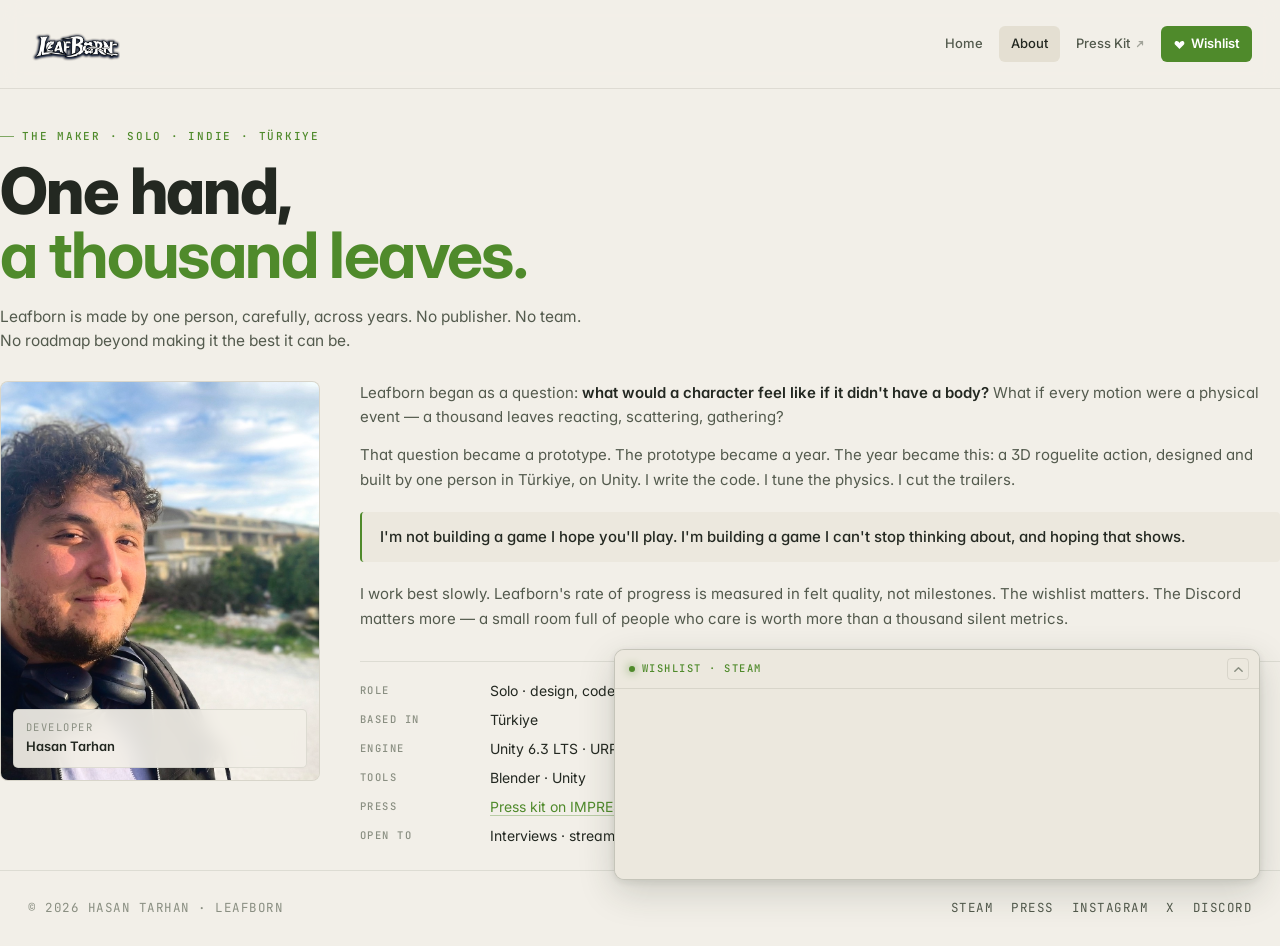
==== commit 758ffbba: "update" ====
--- a/about.html
+++ b/about.html
@@ -3,832 +3,54 @@
 <head>
 <meta charset="utf-8"/>
 <meta name="viewport" content="width=device-width,initial-scale=1"/>
-<title>About, Leafborn</title>
+<title>About — Leafborn</title>
+<meta name="description" content="Leafborn is made by Hasan Tarhan, a solo indie developer in Türkiye. Built carefully, alone, in Unity."/>
 <link rel="preconnect" href="https://fonts.googleapis.com">
 <link rel="preconnect" href="https://fonts.gstatic.com" crossorigin>
-<link href="https://fonts.googleapis.com/css2?family=Bricolage+Grotesque:opsz,wght@12..96,400;12..96,500;12..96,600;12..96,700;12..96,800&family=Manrope:wght@300;400;500;600;700&family=Space+Grotesk:wght@400;500;600;700&display=swap" rel="stylesheet">
-<style>/* ===== Leafborn v2, sky, leaves, rust ===== */
-:root {
- --leaf: #7EC24C;
- --leaf-bright:#A0DC6A;
- --forest: #2E5B3A;
- --forest-deep:#1F3F28;
- --gold: #F4C86A;
- --gold-warm: #E8A04C;
- --sky: #CFE4E8;
- --sky-mid: #89BFD6;
- --sky-deep: #4E87A7;
- --rust: #8B4A2B;
- --steel: #5A5D5E;
- --ember: #C14A3C;
-
- --navy-900: #0E1A24;
- --navy-800: #15263A;
- --navy-700: #1B2A38;
- --navy-600: #243649;
- --cream: #F5EFE0;
- --cream-dim: #E6DFCB;
- --ink: #1A2E1F;
-
- --line: rgba(245, 239, 224, 0.12);
- --line-strong:rgba(245, 239, 224, 0.22);
- --gold-line: rgba(244, 200, 106, 0.3);
-
- --f-display: "Bricolage Grotesque", "Space Grotesk", system-ui, sans-serif;
- --f-body: "Manrope", ui-sans-serif, system-ui, sans-serif;
- --f-ui: "Space Grotesk", "Manrope", sans-serif;
- --hl-color: var(--leaf-bright);
-}
-
-*, *::before, *::after { box-sizing: border-box; }
-html, body { margin: 0; padding: 0; }
-html { scroll-behavior: smooth; }
-body {
- background: var(--navy-700);
- color: var(--cream);
- font-family: var(--f-body);
- font-size: 16px;
- line-height: 1.6;
- -webkit-font-smoothing: antialiased;
- overflow-x: hidden;
- min-height: 100vh;
-}
-img, svg { display: block; max-width: 100%; }
-a { color: inherit; text-decoration: none; }
-
-/* ---------- Ambient sky ---------- */
-.sky {
- position: fixed; inset: 0; z-index: -1;
- background:
- radial-gradient(ellipse 80% 60% at 80% 10%, rgba(244, 200, 106, 0.15), transparent 55%),
- radial-gradient(ellipse 70% 50% at 10% 80%, rgba(126, 194, 76, 0.12), transparent 55%),
- linear-gradient(180deg, #15263A 0%, #1B2A38 45%, #0E1A24 100%);
-}
-.sky::after {
- content: "";
- position: absolute; inset: 0;
- background-image: url("data:image/svg+xml;utf8,<svg xmlns='http://www.w3.org/2000/svg' width='220' height='220'><filter id='n'><feTurbulence type='fractalNoise' baseFrequency='0.85' numOctaves='2' stitchTiles='stitch'/><feColorMatrix values='0 0 0 0 0.96 0 0 0 0 0.94 0 0 0 0 0.88 0 0 0 0.12 0'/></filter><rect width='100%' height='100%' filter='url(%23n)'/></svg>");
- opacity: 0.4;
- mix-blend-mode: overlay;
- pointer-events: none;
-}
-
-#leaves { position: fixed; inset: 0; z-index: 0; pointer-events: none; opacity: 0.7; }
-
-/* ---------- Layout ---------- */
-.wrap { max-width: 1320px; margin: 0 auto; padding: 0 40px; position: relative; z-index: 1; }
-@media (max-width: 720px) {.wrap { padding: 0 22px; } }
-
-/* ---------- Type ---------- */
-.eyebrow {
- font-family: var(--f-ui);
- font-weight: 500;
- font-size: 13px;
- letter-spacing: 0.26em;
- text-transform: uppercase;
- color: var(--gold);
- display: inline-flex;
- align-items: center;
- gap: 12px;
-}
-.eyebrow::before {
- content: ""; display: inline-block;
- width: 24px; height: 1px;
- background: var(--gold);
-}
-
-.display {
- font-family: var(--f-display);
- 
- font-weight: 600;
- line-height: 0.92;
- letter-spacing: -0.025em;
-}
-.display em { font-weight: 500; color: var(--leaf-bright); }
-
-.lede {
- font-family: var(--f-body);
- font-weight: 300;
- font-size: clamp(17px, 1.5vw, 21px);
- line-height: 1.55;
- color: var(--cream-dim);
- max-width: 62ch;
- text-wrap: pretty;
-}
-.body-text {
- color: var(--cream-dim);
- font-size: 15.5px;
- line-height: 1.72;
- max-width: 64ch;
- text-wrap: pretty;
-}
-.body-text strong { color: var(--cream); font-weight: 600; }
-
-/* ---------- Nav ---------- */
-.nav {
- position: sticky;
- top: 0; z-index: 50;
- backdrop-filter: blur(16px);
- -webkit-backdrop-filter: blur(16px);
- background: linear-gradient(180deg, rgba(14, 26, 36, 0.78), rgba(14, 26, 36, 0.45));
- border-bottom: 1px solid var(--line);
-}
-.nav-inner {
- max-width: 1320px; margin: 0 auto;
- padding: 16px 40px;
- display: flex; align-items: center; justify-content: space-between;
- gap: 24px;
-}
-@media (max-width: 720px) {.nav-inner { padding: 14px 20px; } }
-
-.brand {
- display: inline-flex; align-items: center; gap: 14px;
-}
-.brand img { width: 130px; height: auto; filter: drop-shadow(0 2px 8px rgba(0,0,0,0.4)); }
-
-.nav-links { display: flex; align-items: center; gap: 2px; }
-.nav-links a {
- font-family: var(--f-ui);
- font-weight: 500;
- font-size: 13.5px;
- letter-spacing: 0.13em;
- text-transform: uppercase;
- color: var(--cream);
- padding: 10px 14px;
- opacity: 0.7;
- transition: opacity.2s, color.2s;
- position: relative;
-}
-.nav-links a:hover { opacity: 1; color: var(--leaf-bright); }
-.nav-links a.active { opacity: 1; color: var(--leaf-bright); }
-.nav-links a.active::after {
- content: ""; position: absolute;
- left: 14px; right: 14px; bottom: 2px;
- height: 1px; background: var(--leaf-bright);
-}
-@media (max-width: 860px) {
-.nav-links a { padding: 8px 8px; font-size: 12px; letter-spacing: 0.16em; }
-.brand img { width: 100px; }
-}
-
-.nav-cta {
- display: inline-flex; align-items: center; gap: 8px;
- padding: 11px 18px;
- background: var(--leaf);
- color: var(--ink);
- font-family: var(--f-ui);
- font-weight: 600;
- font-size: 13px;
- letter-spacing: 0.11em;
- text-transform: uppercase;
- transition: background.25s, transform.15s;
- border-radius: 999px;
-}
-.nav-cta:hover { background: var(--leaf-bright); transform: translateY(-1px); }
-.nav-cta svg { width: 14px; height: 14px; }
-@media (max-width: 560px) {.nav-cta { display: none; } }
-
-/* ---------- Buttons ---------- */
-.btn {
- display: inline-flex; align-items: center; gap: 10px;
- padding: 15px 26px;
- font-family: var(--f-ui);
- font-weight: 600;
- font-size: 12px;
- letter-spacing: 0.12em;
- text-transform: uppercase;
- cursor: pointer;
- transition: transform.2s, background.25s, color.25s, border-color.25s;
- border: 1px solid transparent;
- background: transparent;
- color: var(--cream);
- border-radius: 999px;
-}
-.btn svg { width: 14px; height: 14px; }
-.btn:hover { transform: translateY(-1px); }
-.btn-primary { background: var(--leaf); color: var(--ink); border-color: var(--leaf); }
-.btn-primary:hover { background: var(--leaf-bright); border-color: var(--leaf-bright); }
-.btn-gold { background: var(--gold); color: var(--ink); border-color: var(--gold); }
-.btn-gold:hover { background: #FFD989; border-color: #FFD989; }
-.btn-ghost { border-color: var(--line-strong); color: var(--cream); }
-.btn-ghost:hover { border-color: var(--leaf-bright); color: var(--leaf-bright); }
-
-/* ---------- Reveal ---------- */
-.reveal { opacity: 0; transform: translateY(20px); transition: opacity 1s ease, transform 1s cubic-bezier(.2,.7,.2,1); }
-.reveal.in { opacity: 1; transform: none; }
-.reveal-d1 { transition-delay:.08s; }
-.reveal-d2 { transition-delay:.16s; }
-.reveal-d3 { transition-delay:.24s; }
-.reveal-d4 { transition-delay:.32s; }
-
-/* ---------- Sections ---------- */
-.section { padding: 120px 0; position: relative; }
-.section-head {
- display: grid;
- grid-template-columns: 280px 1fr;
- gap: 64px;
- margin-bottom: 56px;
- align-items: start;
-}
-@media (max-width: 860px) {
-.section-head { grid-template-columns: 1fr; gap: 20px; margin-bottom: 36px; }
-}
-.section-head h2 {
- font-family: var(--f-display);
- 
- font-weight: 500;
- font-size: clamp(38px, 4.5vw, 60px);
- line-height: 1;
- margin: 12px 0 0;
- letter-spacing: -0.02em;
-}
-.section-head h2 em { color: var(--leaf-bright); font-weight: 700; }
-
-.hairline { height: 1px; background: var(--line); }
-
-/* ---------- Footer ---------- */
-.footer {
- margin-top: 120px;
- padding: 70px 0 40px;
- border-top: 1px solid var(--line);
- background: linear-gradient(180deg, transparent, rgba(14, 26, 36, 0.8));
- position: relative;
- z-index: 1;
-}
-.footer-inner {
- max-width: 1320px; margin: 0 auto;
- padding: 0 40px;
- display: grid;
- grid-template-columns: 2fr 1fr 1fr 1fr;
- gap: 48px;
-}
-@media (max-width: 860px) {
-.footer-inner { grid-template-columns: 1fr 1fr; padding: 0 22px; gap: 32px; }
-}
-.footer h4 {
- font-family: var(--f-ui);
- font-weight: 500;
- font-size: 13px;
- letter-spacing: 0.13em;
- text-transform: uppercase;
- color: var(--gold);
- margin: 0 0 14px;
-}
-.footer ul { list-style: none; padding: 0; margin: 0; display: grid; gap: 8px; }
-.footer a { color: var(--cream-dim); opacity: 0.85; font-size: 14px; }
-.footer a:hover { color: var(--leaf-bright); opacity: 1; }
-.footer-tag {
- font-family: var(--f-display);
- font-weight: 400;
- font-size: 22px;
- line-height: 1.3;
- color: var(--cream);
- max-width: 34ch;
- 
-}
-.footer-fine {
- max-width: 1320px; margin: 40px auto 0;
- padding: 20px 40px 0;
- border-top: 1px solid var(--line);
- display: flex; justify-content: space-between; align-items: center;
- font-family: var(--f-ui);
- font-size: 13px;
- letter-spacing: 0.11em;
- text-transform: uppercase;
- color: var(--cream-dim);
- opacity: 0.7;
-}
-@media (max-width: 720px) {
-.footer-fine { flex-direction: column; gap: 12px; padding: 20px 22px 0; text-align: center; }
-}
-
-/* Placeholder */
-.ph {
- position: relative;
- background:
- repeating-linear-gradient(45deg, rgba(244, 200, 106, 0.06) 0 1px, transparent 1px 14px),
- var(--navy-600);
- border: 1px solid var(--line);
- display: flex; align-items: center; justify-content: center;
- color: var(--cream-dim);
- font-family: var(--f-ui);
- font-size: 12.5px;
- letter-spacing: 0.13em;
- text-transform: uppercase;
-}
-.ph span { padding: 6px 12px; background: rgba(14,26,36,0.7); border: 1px solid var(--line); }
-
-.cornered { position: relative; }
-.cornered::before,.cornered::after {
- content: ""; position: absolute;
- width: 14px; height: 14px;
- border: 1px solid var(--gold);
- opacity: 0.7;
- pointer-events: none;
-}
-.cornered::before { top: -1px; left: -1px; border-right: 0; border-bottom: 0; }
-.cornered::after { bottom: -1px; right: -1px; border-left: 0; border-top: 0; }
-
-/* ---------- Wishlist band ---------- */
-.wishlist-band {
- position: relative;
- padding: 110px 0;
- border-top: 1px solid var(--line);
- border-bottom: 1px solid var(--line);
- text-align: center;
- overflow: hidden;
-}
-.wishlist-band::before {
- content: "";
- position: absolute; inset: 0;
- background: radial-gradient(ellipse 50% 70% at 50% 50%, rgba(244, 200, 106, 0.22), transparent 70%);
- z-index: 0;
-}
-.wishlist-band > * { position: relative; z-index: 1; }
-.wishlist-band h2 {
- font-family: var(--f-display);
- font-weight: 500;
- font-size: clamp(44px, 6.5vw, 96px);
- line-height: 0.95;
- margin: 14px 0 18px;
- letter-spacing: -0.02em;
-}
-.wishlist-band h2 em { color: var(--leaf-bright); font-weight: 700; }
-
-/* Cursor leaf trail */
-.leaf-dot {
- position: fixed;
- width: 10px; height: 14px;
- pointer-events: none;
- z-index: 99;
- border-radius: 60% 40% 60% 40% / 50% 60% 40% 50%;
- background: var(--leaf-bright);
- opacity: 0.6;
- transform: translate(-50%, -50%);
- transition: opacity 0.9s ease, transform 0.9s ease;
-}
-.hl { color: var(--leaf-bright); font-weight: 600; }
-
-/* display weight defaults */
-h1, h2 { font-family: var(--f-display); font-weight: 700; letter-spacing: -0.02em; }
-h3, h4 { font-family: var(--f-display); font-weight: 600; letter-spacing: -0.01em; }
-.display { font-weight: 700; letter-spacing: -0.025em; }
-</style>
-<style>
-.about-hero { padding: 80px 0 50px; }
-.about-hero h1 {
- font-family: var(--f-display);
- 
- font-weight: 500;
- font-size: clamp(48px, 7vw, 104px);
- line-height: 0.9;
- letter-spacing: -0.025em;
- margin: 20px 0 24px;
- }
-.about-hero h1 em { color: var(--leaf-bright); font-weight: 400; }
-
-.about-grid {
- display: grid;
- grid-template-columns: 1fr 1.4fr;
- gap: 64px;
- padding: 60px 0;
- border-top: 1px solid var(--line);
- align-items: start;
- }
- @media (max-width: 900px) {.about-grid { grid-template-columns: 1fr; gap: 32px; } }
-
-.portrait {
- aspect-ratio: 3/4;
- position: relative;
- border: 1px solid var(--gold-line);
- padding: 10px;
- background: rgba(14,26,36,0.35);
- overflow: hidden;
- }
-.portrait img { width: 100%; height: 100%; object-fit: cover; display: block; }
-.portrait.plate {
- position: absolute; left: 10px; right: 10px; bottom: 10px;
- padding: 12px 16px;
- background: rgba(14, 26, 36, 0.82);
- backdrop-filter: blur(8px);
- border: 1px solid var(--line);
- display: grid; gap: 4px;
- }
-.portrait.plate.who {
- font-family: var(--f-display);
- 
- font-weight: 500;
- font-size: 22px;
- color: var(--leaf-bright);
- }
-.portrait.plate.role {
- font-family: var(--f-ui);
- font-size: 12.5px;
- letter-spacing: 0.14em;
- text-transform: uppercase;
- color: var(--cream-dim);
- }
-
-.about-body h2 {
- font-family: var(--f-display);
- font-weight: 500;
- font-size: clamp(28px, 3.4vw, 42px);
- line-height: 1.05;
- margin: 0 0 18px;
- letter-spacing: -0.015em;
- }
-.about-body h2 em { color: var(--leaf-bright); font-weight: 400; }
-.about-body p { color: var(--cream-dim); font-size: 16px; line-height: 1.72; margin: 0 0 16px; text-wrap: pretty; max-width: 60ch; }
-.about-body p strong { color: var(--cream); font-weight: 600; }
-.about-body blockquote {
- font-family: var(--f-display);
- 
- font-weight: 400;
- font-size: clamp(22px, 2.4vw, 30px);
- line-height: 1.3;
- color: var(--gold);
- border-left: 2px solid var(--gold);
- padding: 8px 0 8px 22px;
- margin: 28px 0;
- max-width: 42ch;
- }
-
-.stack {
- display: grid;
- grid-template-columns: 180px 1fr;
- margin: 24px 0;
- border-top: 1px solid var(--line);
- }
-.stack > div { padding: 14px 0; border-bottom: 1px solid var(--line); }
-.stack.k { font-family: var(--f-ui); font-weight: 500; font-size: 12.5px; letter-spacing: 0.13em; text-transform: uppercase; color: var(--gold); }
-.stack.v { color: var(--cream); font-size: 14.5px; }
- @media (max-width: 600px) {.stack { grid-template-columns: 1fr; }.stack.k { padding-bottom: 2px; }.stack.v { padding-bottom: 12px; } }
-
-.timeline {
- padding: 80px 0;
- border-top: 1px solid var(--line);
- position: relative;
- }
-.timeline-grid { display: grid; grid-template-columns: repeat(4, 1fr); gap: 0; margin-top: 40px; }
- @media (max-width: 900px) {.timeline-grid { grid-template-columns: 1fr 1fr; } }
- @media (max-width: 560px) {.timeline-grid { grid-template-columns: 1fr; } }
-.tstep {
- padding: 28px 22px;
- border-right: 1px solid var(--line);
- position: relative;
- }
-.tstep:last-child { border-right: 0; }
-.tstep.y { font-family: var(--f-display); font-weight: 500; font-size: 34px; color: var(--gold); line-height: 1; margin-bottom: 14px; }
-.tstep h4 { font-family: var(--f-display); font-weight: 500; font-size: 20px; color: var(--cream); margin: 0 0 8px; }
-.tstep p { font-size: 13.5px; color: var(--cream-dim); opacity: 0.85; margin: 0; line-height: 1.6; }
-.tstep.dot { position: absolute; top: -6px; left: 22px; width: 10px; height: 10px; border-radius: 50%; background: var(--leaf-bright); }
-.tstep.done.dot { background: var(--leaf-bright); }
-.tstep.now.dot { background: var(--gold); box-shadow: 0 0 0 4px rgba(244,200,106,0.18); }
-.tstep.next.dot { background: transparent; border: 1px solid var(--line-strong); }
-
-.values {
- padding: 80px 0;
- border-top: 1px solid var(--line);
- }
-.values-grid { display: grid; grid-template-columns: repeat(3, 1fr); gap: 22px; margin-top: 40px; }
- @media (max-width: 900px) {.values-grid { grid-template-columns: 1fr; } }
-.value {
- padding: 28px;
- border: 1px solid var(--line);
- background: rgba(36, 54, 73, 0.35);
- }
-.value h4 {
- font-family: var(--f-display);
- 
- font-weight: 500;
- font-size: 24px;
- margin: 0 0 12px;
- color: var(--leaf-bright);
- }
-.value p { color: var(--cream-dim); font-size: 14.5px; line-height: 1.65; margin: 0; }
-
-.wide-art {
- aspect-ratio: 1920/620;
- overflow: hidden;
- margin: 80px 0 0;
- position: relative;
- border-top: 1px solid var(--gold-line);
- border-bottom: 1px solid var(--gold-line);
- }
-.wide-art img { width: 100%; height: 100%; object-fit: cover; display: block; }
-.wide-art::after {
- content: "";
- position: absolute; inset: 0;
- background: linear-gradient(180deg, transparent 40%, rgba(14,26,36,0.5));
- }
-.wide-art.overlay {
- position: absolute; left: 0; right: 0; bottom: 30px;
- text-align: center;
- font-family: var(--f-display);
- 
- font-weight: 400;
- font-size: clamp(20px, 2.4vw, 30px);
- color: var(--cream);
- text-shadow: 0 4px 24px rgba(0,0,0,0.6);
- letter-spacing: 0.02em;
- }
-.wide-art.overlay em { color: var(--gold); }
-
-/* ---------- Mobile nav + responsive ---------- */
-.nav-toggle {
- display: none;
- width: 42px; height: 42px;
- background: transparent;
- border: 1px solid var(--gold-line);
- cursor: pointer;
- padding: 0;
- align-items: center; justify-content: center;
- color: var(--cream);
- -webkit-tap-highlight-color: transparent;
-}
-.nav-toggle span { display: block; width: 18px; height: 1.5px; background: var(--cream); position: relative; transition: background 0.2s; }
-.nav-toggle span::before,
-.nav-toggle span::after { content: ""; position: absolute; left: 0; width: 18px; height: 1.5px; background: var(--cream); transition: transform 0.25s; }
-.nav-toggle span::before { top: -6px; }
-.nav-toggle span::after { top: 6px; }
-.nav-toggle.open span { background: transparent; }
-.nav-toggle.open span::before { transform: translateY(6px) rotate(45deg); }
-.nav-toggle.open span::after { transform: translateY(-6px) rotate(-45deg); }
-
-@media (max-width: 720px) {
- .nav-inner { position: relative; }
- .nav-toggle { display: inline-flex; }
- .nav-links {
- position: absolute; top: calc(100% + 1px); left: 0; right: 0;
- flex-direction: column; align-items: stretch;
- background: rgba(8, 14, 18, 0.98);
- backdrop-filter: blur(16px); -webkit-backdrop-filter: blur(16px);
- border-bottom: 1px solid var(--line);
- padding: 6px 0; gap: 0;
- transform: translateY(-6px); opacity: 0; visibility: hidden; pointer-events: none;
- transition: opacity 0.22s, transform 0.22s, visibility 0.22s;
- }
- .nav-links.open { transform: translateY(0); opacity: 1; visibility: visible; pointer-events: auto; }
- .nav-links a { padding: 14px 24px !important; width: 100%; text-align: left; font-size: 13px !important; letter-spacing: 0.14em; opacity: 1; border-bottom: 1px solid rgba(244, 200, 106, 0.08); }
- .nav-links a:last-child { border-bottom: 0; }
- .nav-links a.active::after { display: none; }
-}
-
-@media (max-width: 720px) {
- .wrap { padding: 0 28px; }
-}
-
-@media (max-width: 640px) {
- .section { padding: 70px 0; }
- .wishlist-band { padding: 70px 0 !important; }
- .wishlist-band h2 { font-size: clamp(34px, 9vw, 56px) !important; margin: 10px 0 14px; }
- .section-head h2 { font-size: clamp(30px, 8vw, 48px); }
- .footer-inner { grid-template-columns: 1fr !important; gap: 28px; }
- .footer { margin-top: 80px; padding: 50px 0 30px; }
- .footer-tag { font-size: 20px; }
- .btn { padding: 13px 22px; font-size: 11.5px; }
- .steam-widget iframe { height: 200px; }
- .about-hero h1, .press-hero h1 { font-size: clamp(40px, 11vw, 62px) !important; }
- .timeline-grid { grid-template-columns: 1fr !important; }
- .values-grid { grid-template-columns: 1fr !important; }
- .wide-art { min-height: 320px; }
- .wide-art .overlay { font-size: clamp(18px, 4.6vw, 24px) !important; padding: 22px; }
-}
-
-@media (max-width: 420px) {
- .wrap { padding: 0 22px; }
- .wishlist-band h2 { font-size: clamp(28px, 8vw, 44px) !important; }
- .footer-inner { padding: 0 22px; }
- .footer-fine { padding: 20px 22px 0; }
-}
-</style>
+<link href="https://fonts.googleapis.com/css2?family=Inter:wght@400;500;600;700;800&family=JetBrains+Mono:wght@400;500&display=swap" rel="stylesheet">
+<link rel="stylesheet" href="site.css"/>
 </head>
 <body data-page="about">
-<div class="sky"></div>
-<canvas id="leaves"></canvas>
+
 <div id="site-nav"></div>
 
 <main>
- <section class="about-hero wrap">
- <div class="eyebrow reveal">The Maker · Solo · Indie · Türkiye</div>
- <h1 class="reveal reveal-d1">One hand, a <span class="hl">thousand</span> leaves.</h1>
- <p class="lede reveal reveal-d2" style="max-width: 62ch;">Leafborn is made by one person, carefully, across years. No publisher. No team. No roadmap beyond making it the best it can be.</p>
+  <section class="about-hero wrap" data-screen-label="01 About">
+    <div class="eyebrow">The maker · solo · indie · Türkiye</div>
+    <h1 style="margin: 14px 0 18px;">One hand,<br/><em>a thousand leaves.</em></h1>
+    <p class="lede" style="max-width: 60ch;">Leafborn is made by one person, carefully, across years. No publisher. No team. No roadmap beyond making it the best it can be.</p>
 
- <div class="about-grid">
- <div class="portrait cornered reveal">
- <img src="[data-uri]" alt="Hasan Tarhan"/>
- <div class="plate">
- <span class="who">Hasan Tarhan</span>
- <span class="role">Developer · Designer · Everything else</span>
- </div>
- </div>
+    <div class="about-grid">
+      <div class="portrait">
+        <img src="img/me.jpg" alt="Hasan Tarhan"/>
+        <div class="plate">
+          <span>Developer</span>
+          <strong>Hasan Tarhan</strong>
+        </div>
+      </div>
 
- <div class="about-body reveal reveal-d2">
- <h2>A game, alone, for <span class="hl">everyone</span>.</h2>
- <p>Leafborn began as a question: <strong>what would a character feel like if it didn't have a body?</strong> What if every motion were a physical event, a thousand leaves reacting, scattering, gathering?</p>
- <p>That question became a prototype. The prototype became a year. The year became this: a 3D roguelite action, designed and built by one person in Türkiye, on Unity. I write the code. I tune the physics. I cut the trailers.</p>
- <blockquote>"I'm not building a game I hope you'll play. I'm building a game I can't stop thinking about, and hoping that shows."</blockquote>
- <p>I work best slowly. Leafborn's rate of progress is measured in felt quality, not milestones. The Wishlist matters. The Discord matters more, a small room full of people who care is worth more to me than a thousand silent metrics.</p>
+      <div class="about-body">
+        <p>Leafborn began as a question: <strong>what would a character feel like if it didn't have a body?</strong> What if every motion were a physical event — a thousand leaves reacting, scattering, gathering?</p>
+        <p>That question became a prototype. The prototype became a year. The year became this: a 3D roguelite action, designed and built by one person in Türkiye, on Unity. I write the code. I tune the physics. I cut the trailers.</p>
+        <blockquote>I'm not building a game I hope you'll play. I'm building a game I can't stop thinking about, and hoping that shows.</blockquote>
+        <p>I work best slowly. Leafborn's rate of progress is measured in felt quality, not milestones. The wishlist matters. The Discord matters more — a small room full of people who care is worth more than a thousand silent metrics.</p>
 
- <div class="stack">
- <div class="k">Role</div> <div class="v">Solo developer, design, code, art, audio direction</div>
- <div class="k">Based in</div> <div class="v">Türkiye</div>
- <div class="k">Engine</div> <div class="v">Unity 6.3 LTS · URP · Custom stylized shaders</div>
- <div class="k">Tools</div> <div class="v">Blender · Unity</div>
- <div class="k">Languages</div> <div class="v">Turkish</div>
- <div class="k">Open to</div> <div class="v">Interviews · streams · press previews · playtesting invites</div>
- </div>
+        <div class="facts">
+          <div class="k">Role</div>      <div class="v">Solo · design, code, art, audio</div>
+          <div class="k">Based in</div>  <div class="v">Türkiye</div>
+          <div class="k">Engine</div>    <div class="v">Unity 6.3 LTS · URP · custom stylized shaders</div>
+          <div class="k">Tools</div>     <div class="v">Blender · Unity</div>
+          <div class="k">Press</div>     <div class="v"><a href="https://impress.games/press-kit/hasan-tarhan/leafborn" target="_blank" rel="noopener">Press kit on IMPRESS ↗</a></div>
+          <div class="k">Open to</div>   <div class="v">Interviews · streams · press previews · playtesting</div>
+        </div>
+      </div>
+    </div>
+  </section>
+</main>
 
- 
- </div>
- </div>
- </section>
+<div id="site-footer"></div>
+<div id="steam-widget-mount"></div>
 
- <div class="wide-art reveal">
- <img src="[data-uri]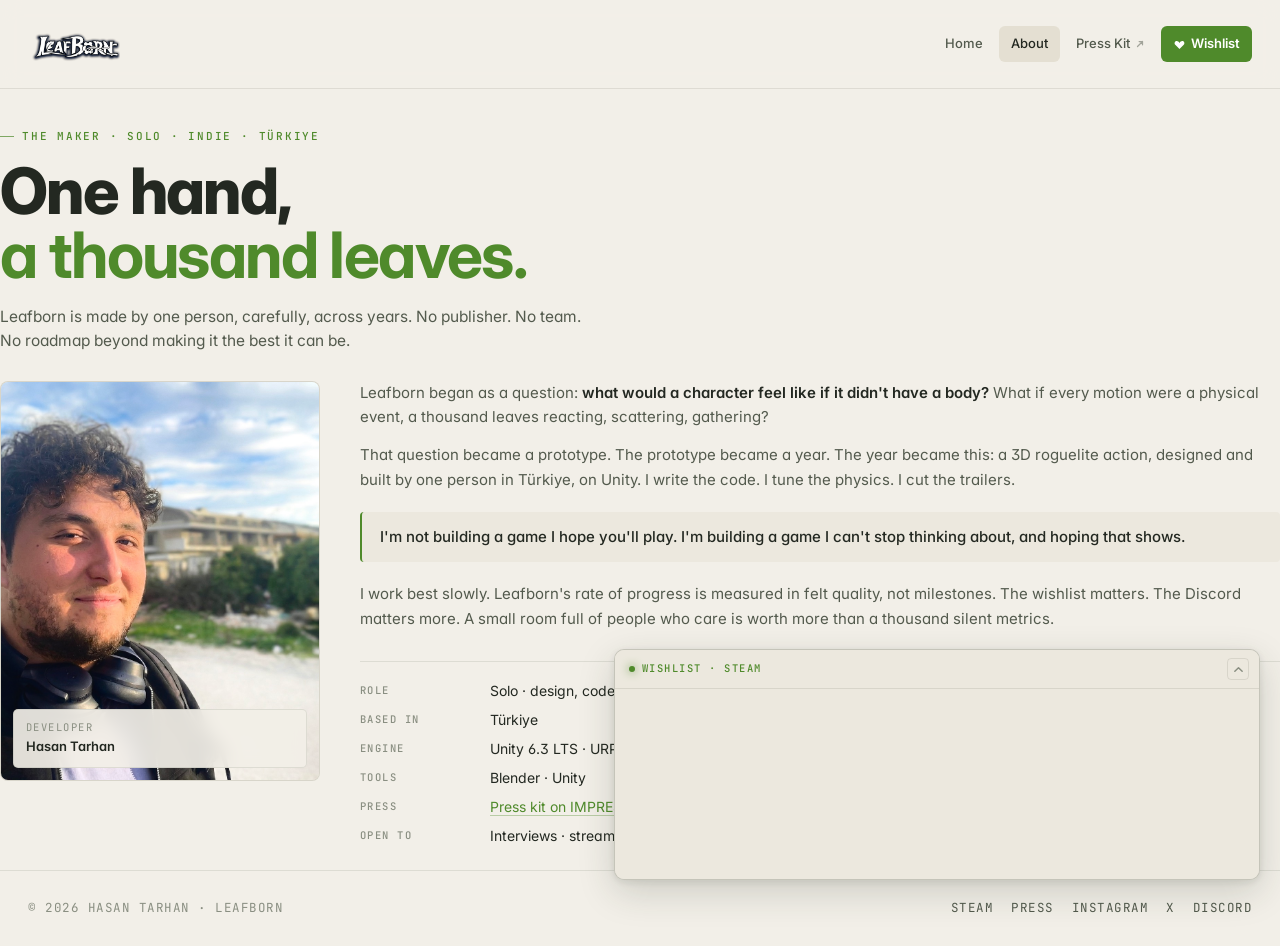
==== commit e8c68592: "update" ====
--- a/about.html
+++ b/about.html
@@ -3,7 +3,7 @@
 <head>
 <meta charset="utf-8"/>
 <meta name="viewport" content="width=device-width,initial-scale=1"/>
-<title>About — Leafborn</title>
+<title>About · Leafborn</title>
 <meta name="description" content="Leafborn is made by Hasan Tarhan, a solo indie developer in Türkiye. Built carefully, alone, in Unity."/>
 <link rel="preconnect" href="https://fonts.googleapis.com">
 <link rel="preconnect" href="https://fonts.gstatic.com" crossorigin>
@@ -30,10 +30,10 @@
       </div>
 
       <div class="about-body">
-        <p>Leafborn began as a question: <strong>what would a character feel like if it didn't have a body?</strong> What if every motion were a physical event — a thousand leaves reacting, scattering, gathering?</p>
+        <p>Leafborn began as a question: <strong>what would a character feel like if it didn't have a body?</strong> What if every motion were a physical event, a thousand leaves reacting, scattering, gathering?</p>
         <p>That question became a prototype. The prototype became a year. The year became this: a 3D roguelite action, designed and built by one person in Türkiye, on Unity. I write the code. I tune the physics. I cut the trailers.</p>
         <blockquote>I'm not building a game I hope you'll play. I'm building a game I can't stop thinking about, and hoping that shows.</blockquote>
-        <p>I work best slowly. Leafborn's rate of progress is measured in felt quality, not milestones. The wishlist matters. The Discord matters more — a small room full of people who care is worth more than a thousand silent metrics.</p>
+        <p>I work best slowly. Leafborn's rate of progress is measured in felt quality, not milestones. The wishlist matters. The Discord matters more. A small room full of people who care is worth more than a thousand silent metrics.</p>
 
         <div class="facts">
           <div class="k">Role</div>      <div class="v">Solo · design, code, art, audio</div>
--- a/site.css
+++ b/site.css
@@ -1,13 +1,13 @@
-/* ===== Leafborn — light, warm, easy on the eyes ===== */
+/* ===== Leafborn · light, warm, easy on the eyes ===== */
 :root {
-  /* warm off-white palette — paper-like, not glaring */
+  /* warm off-white palette · paper-like, not glaring */
   --bg:           #F2EFE8;   /* page bg, warm parchment */
   --bg-1:         #ECE8DE;   /* card surfaces */
   --bg-2:         #E4DFD2;   /* hover / subtle elevation */
   --bg-3:         #DAD4C4;   /* tags, chips */
   --line:         rgba(40, 50, 35, 0.10);
   --line-strong:  rgba(40, 50, 35, 0.20);
-  --ink:          #232821;   /* body text — dark olive, not pure black */
+  --ink:          #232821;   /* body text · dark olive, not pure black */
   --ink-soft:     #535A4D;
   --ink-mute:     #8A8F82;
   --leaf:         #4F8A2B;   /* darkened for contrast on light bg */
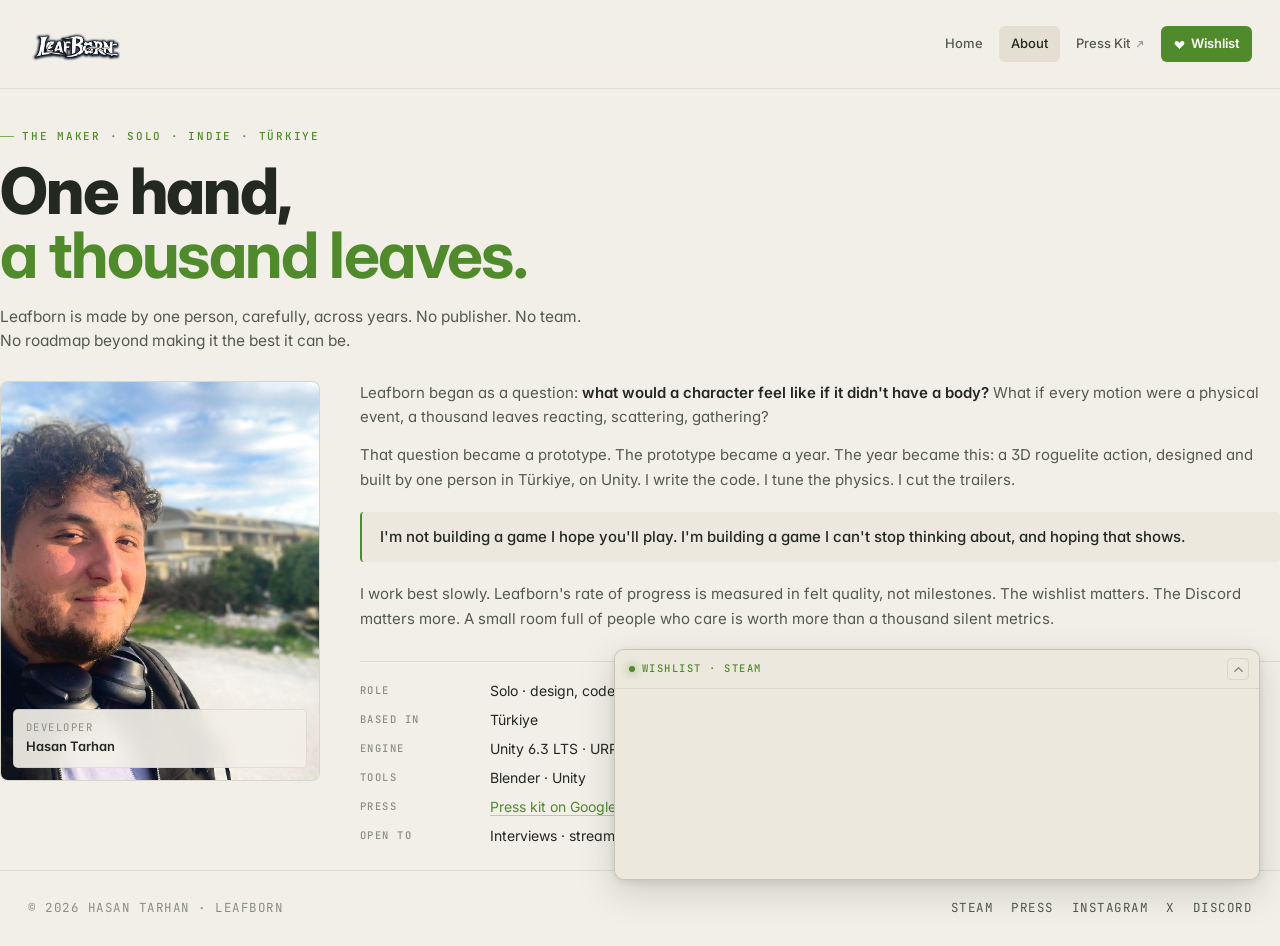
==== commit b034b61c: "press" ====
--- a/about.html
+++ b/about.html
@@ -40,7 +40,7 @@
           <div class="k">Based in</div>  <div class="v">Türkiye</div>
           <div class="k">Engine</div>    <div class="v">Unity 6.3 LTS · URP · custom stylized shaders</div>
           <div class="k">Tools</div>     <div class="v">Blender · Unity</div>
-          <div class="k">Press</div>     <div class="v"><a href="https://impress.games/press-kit/hasan-tarhan/leafborn" target="_blank" rel="noopener">Press kit on IMPRESS ↗</a></div>
+          <div class="k">Press</div>     <div class="v"><a href="https://drive.google.com/drive/folders/15gKPdIHlTpyjEYhTx8Up7fSwOddZMytq?usp=sharing" target="_blank" rel="noopener">Press kit on Google Drive ↗</a></div>
           <div class="k">Open to</div>   <div class="v">Interviews · streams · press previews · playtesting</div>
         </div>
       </div>
